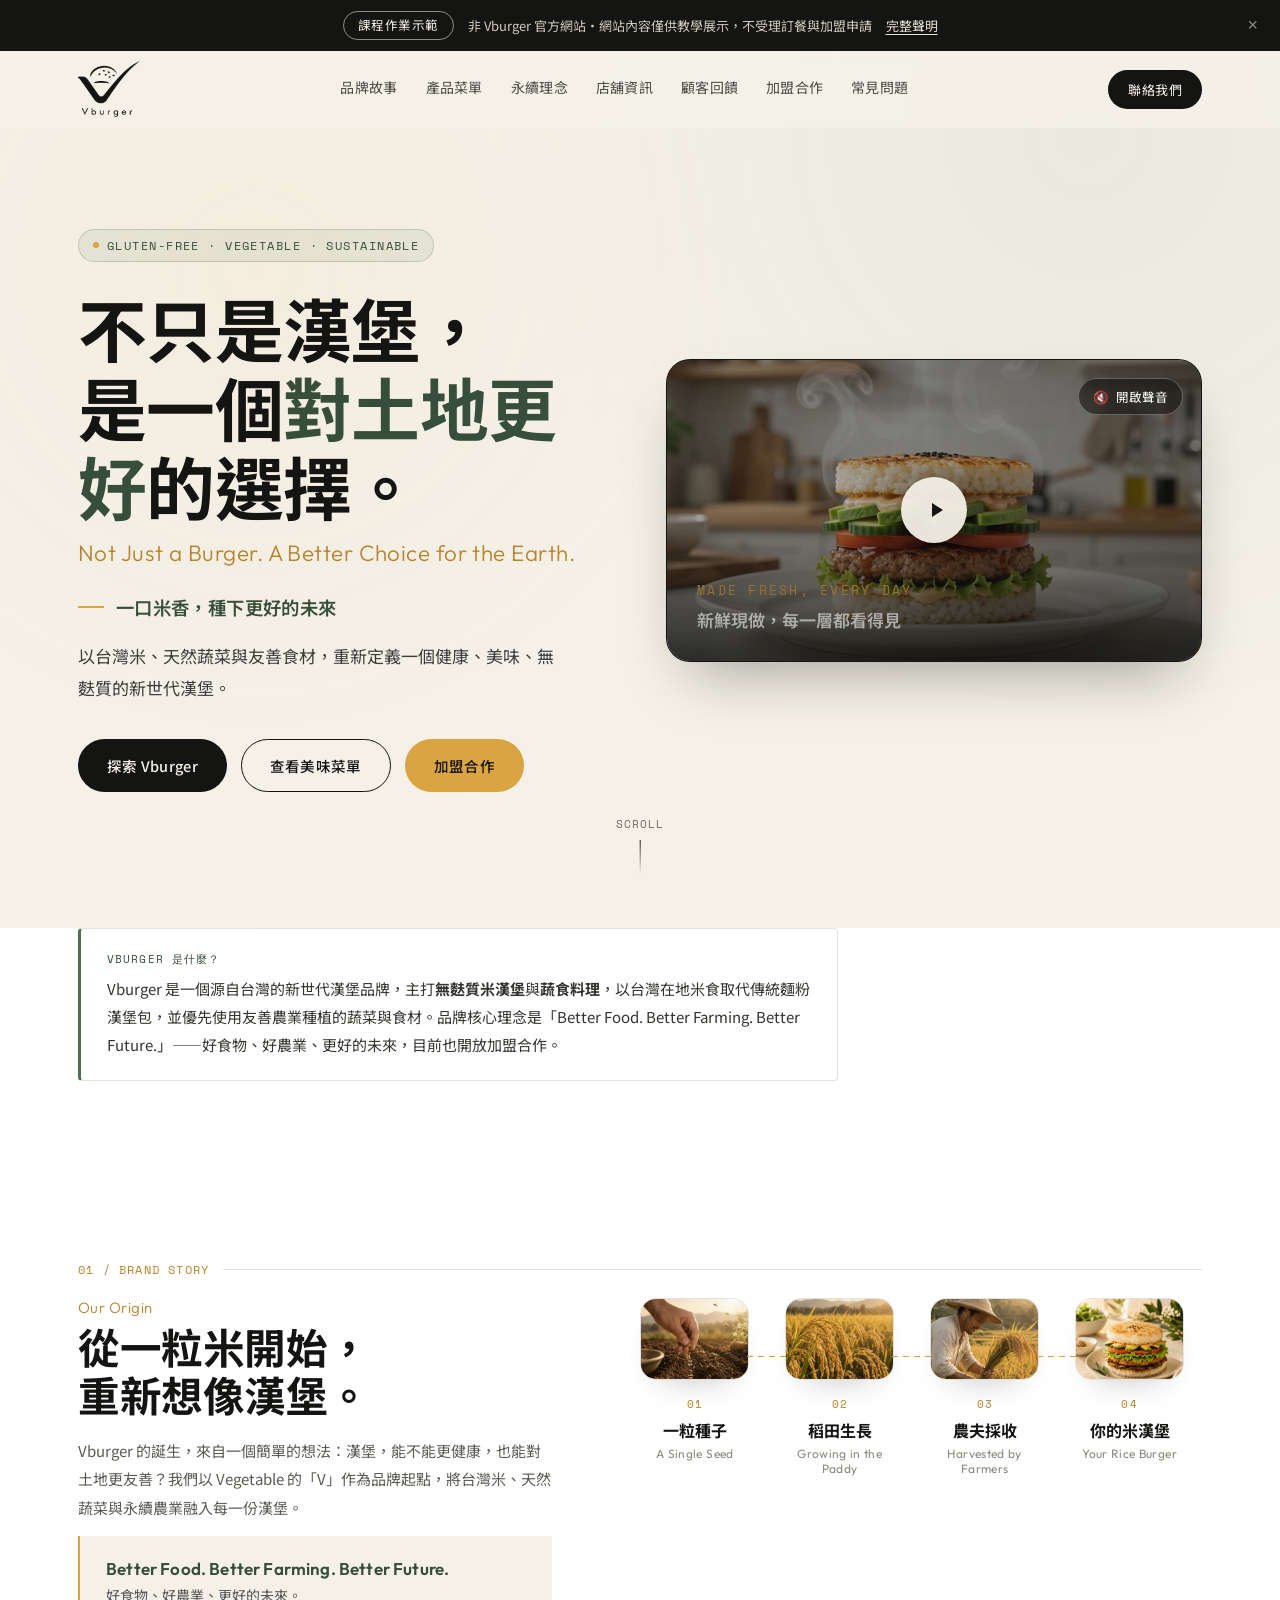
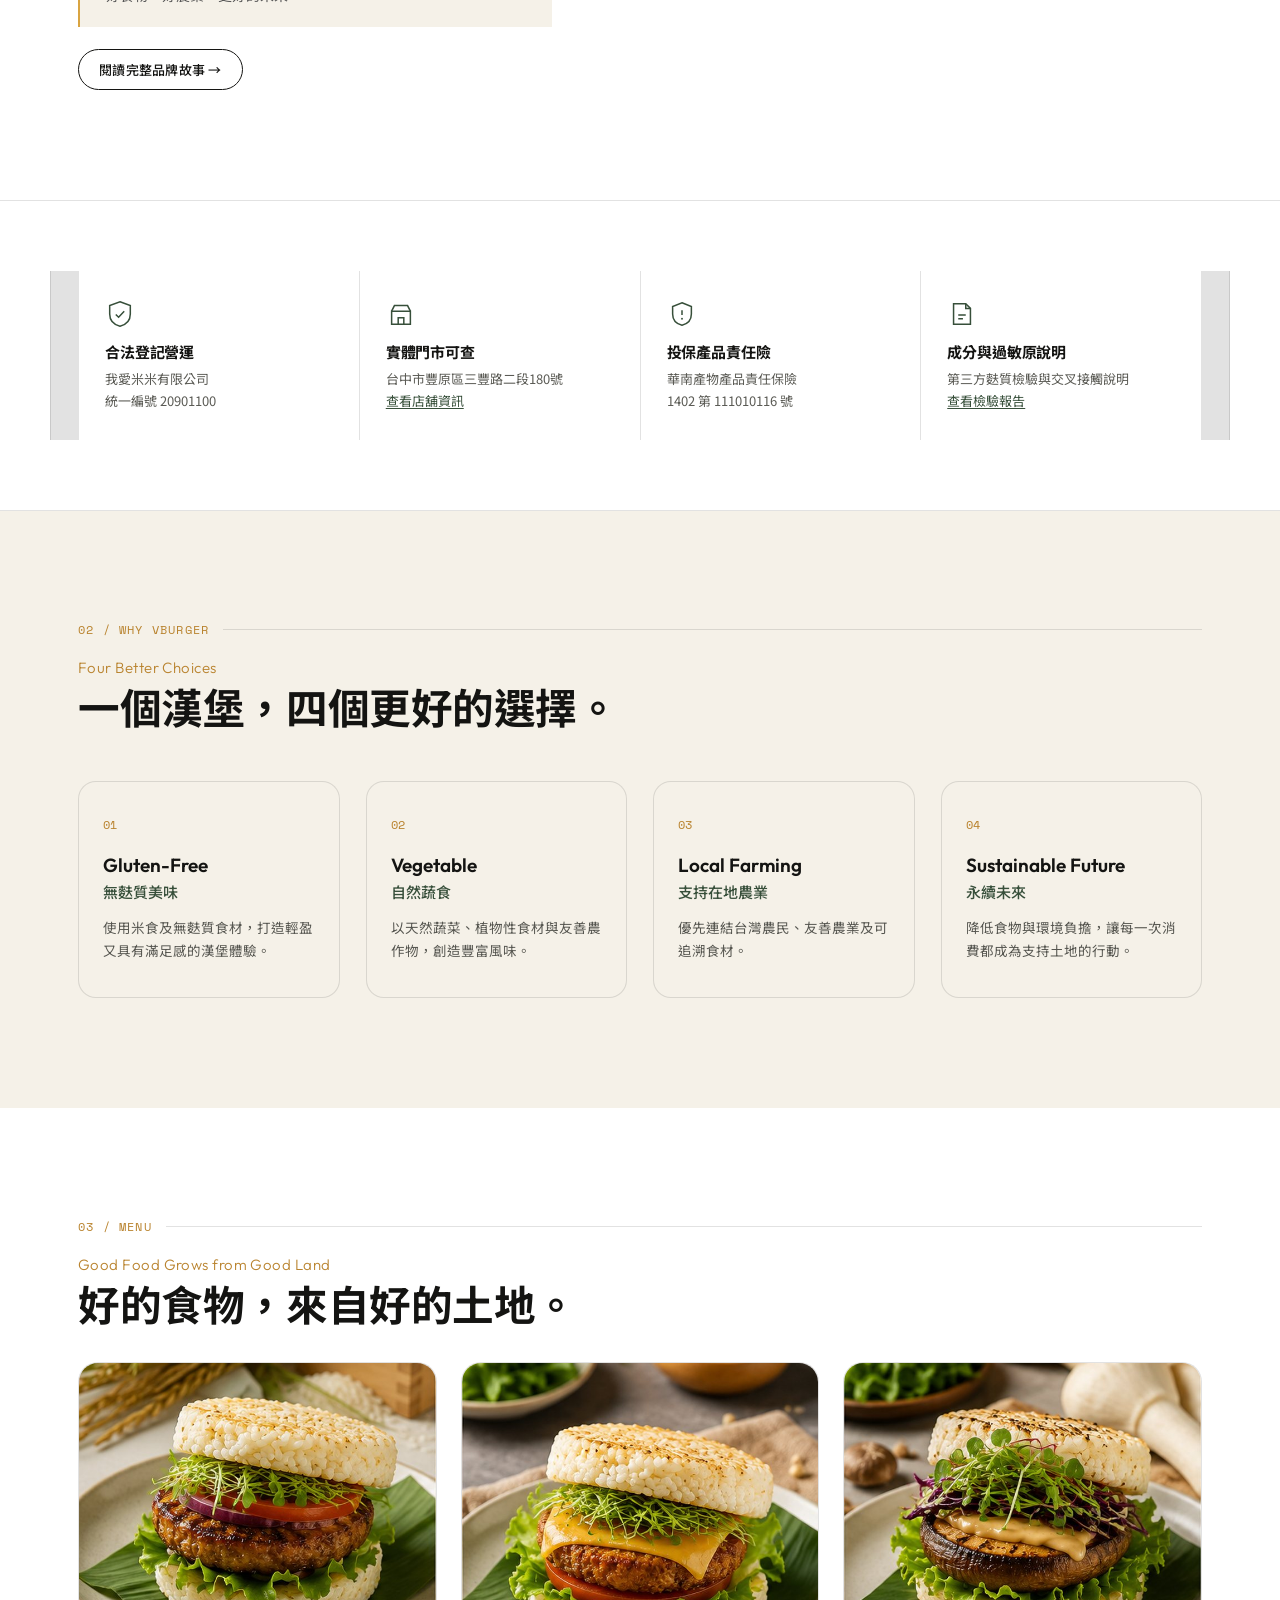
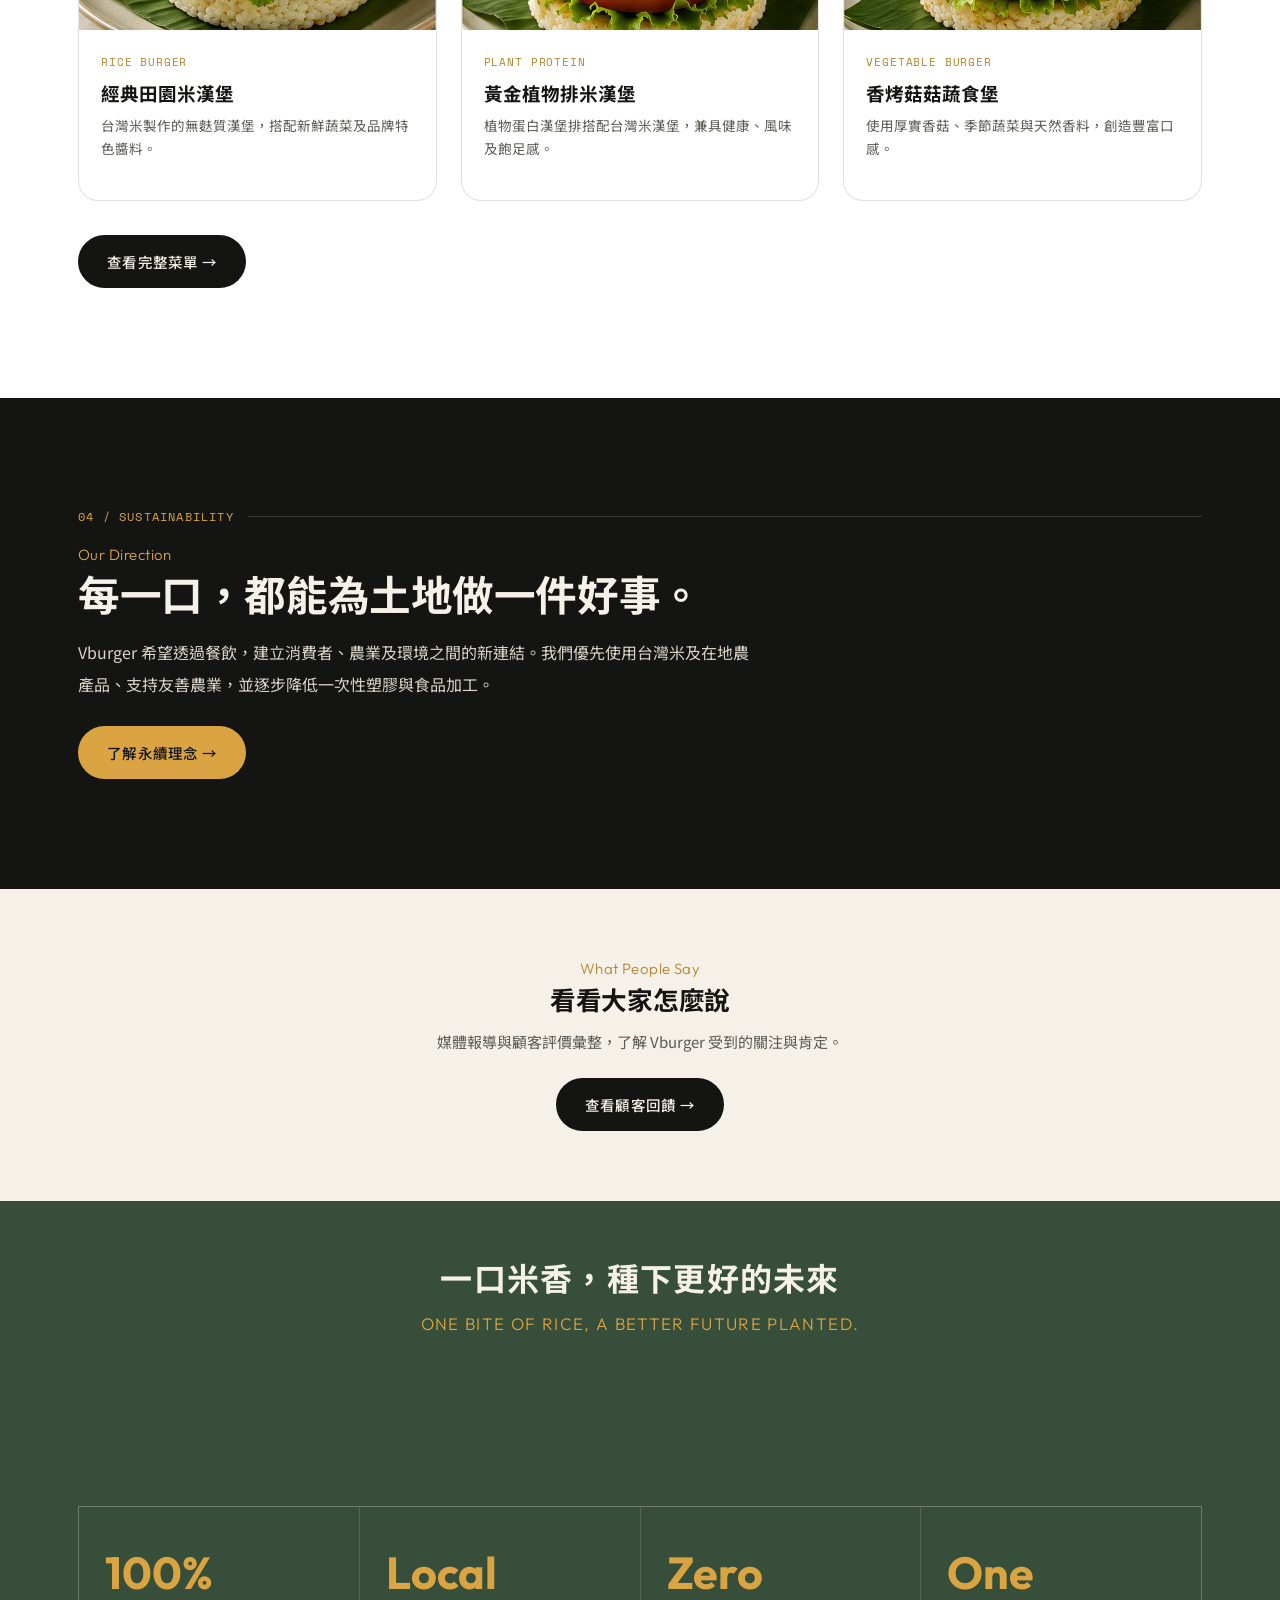
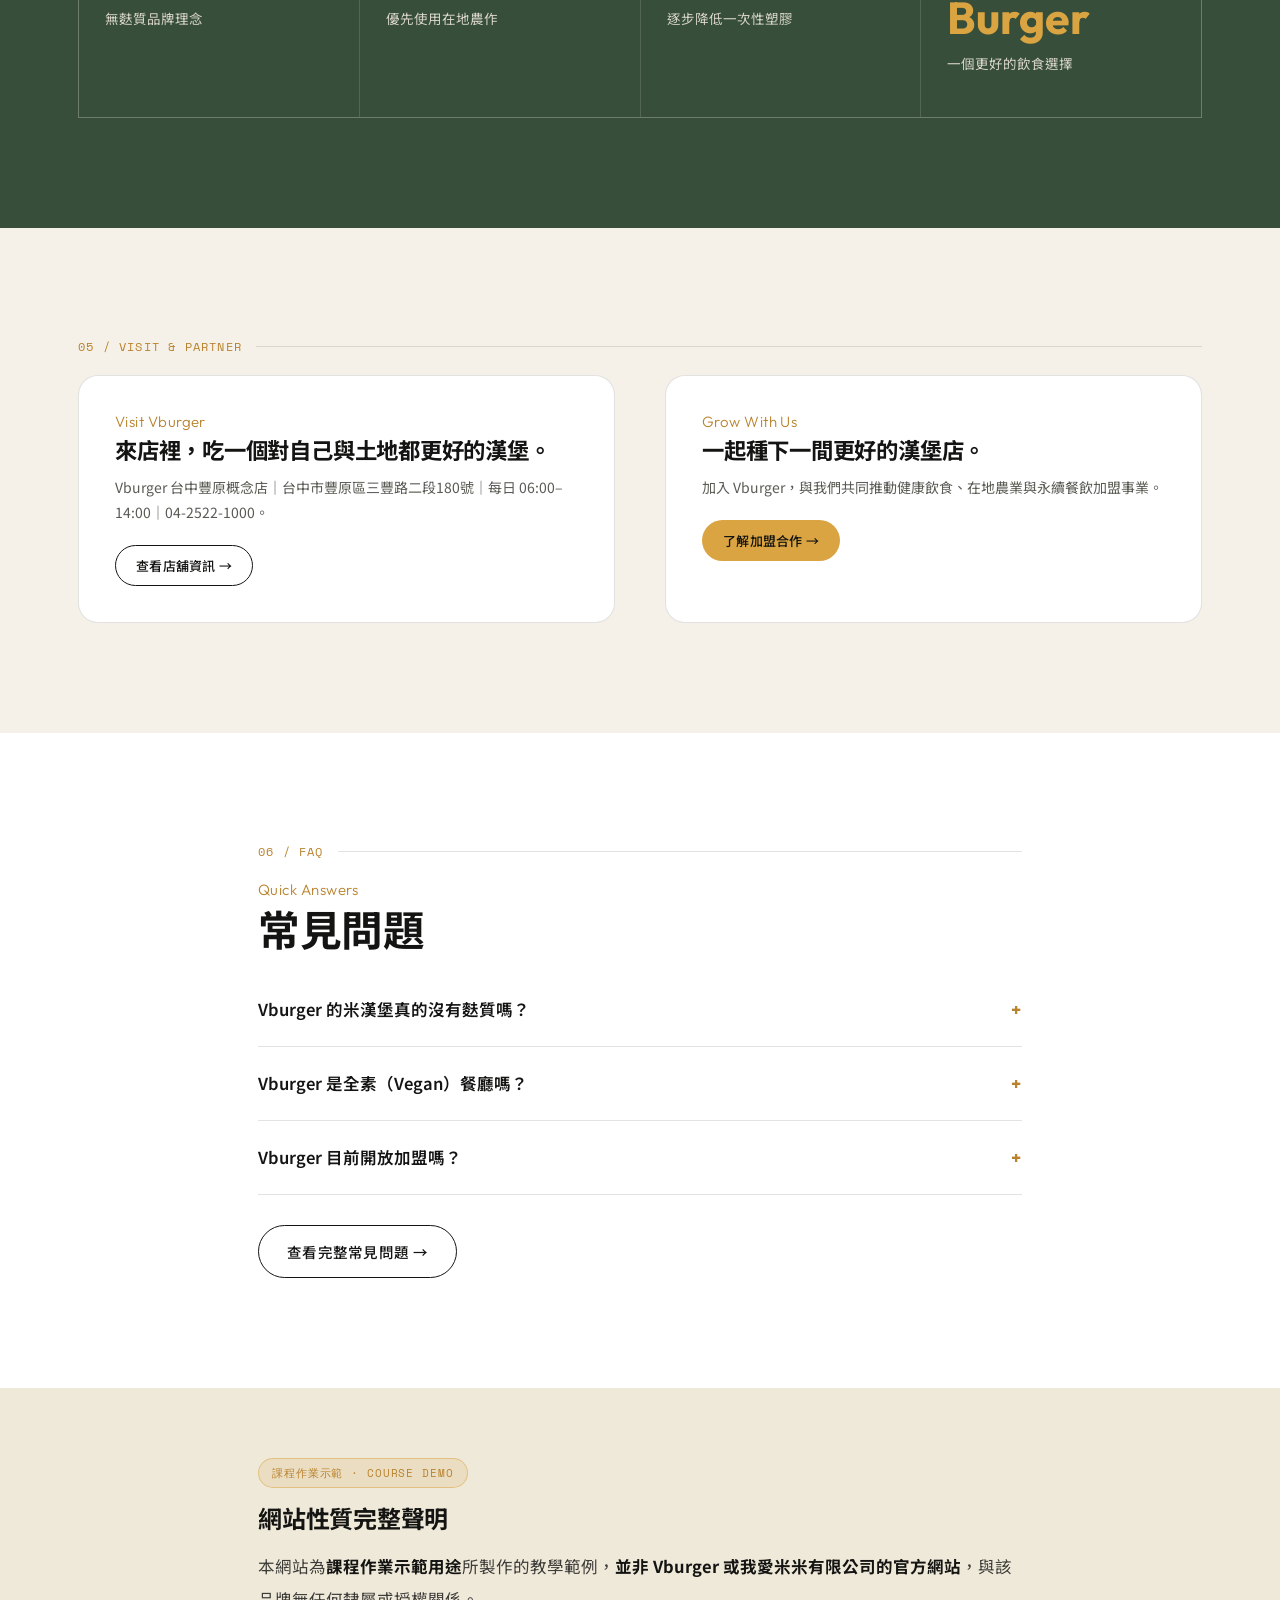
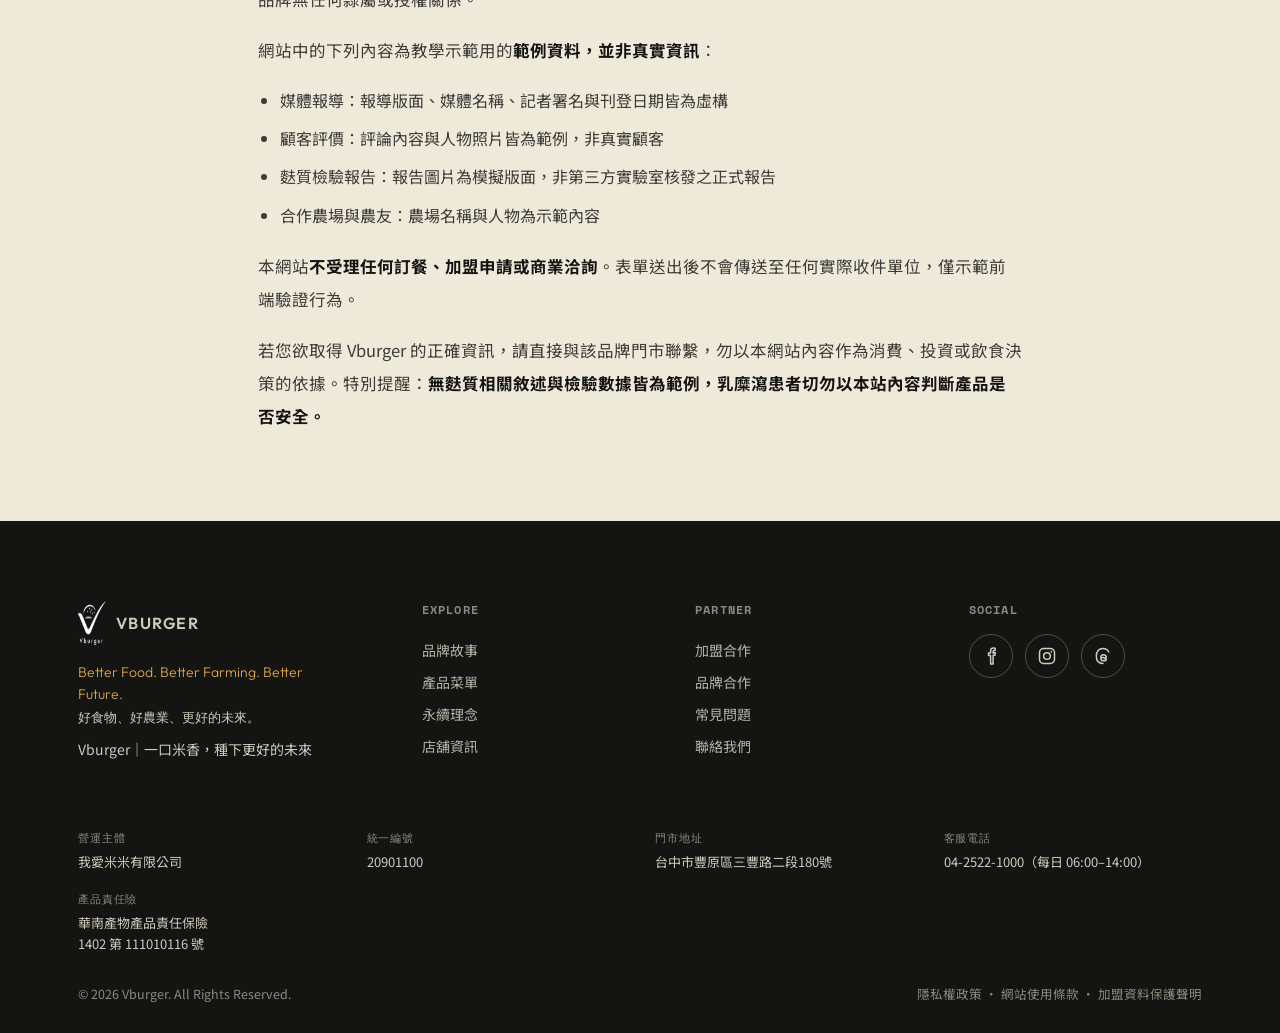
==== index.html @ 0ddbc131 "Add files via upload" ====
<!DOCTYPE html>
<html lang="zh-Hant-TW">
<head>
<meta charset="UTF-8">
<meta name="viewport" content="width=device-width, initial-scale=1.0">
<title>Vburger｜台灣無麩質米漢堡．蔬食．永續農業品牌</title>
<meta name="description" content="Vburger 以台灣米、天然蔬菜與友善農業為核心，打造健康、美味又永續的新世代無麩質米漢堡。認識品牌故事、完整菜單、店舖資訊與加盟合作機會。">
<link rel="canonical" href="https://www.vburger.com.tw/">
<meta name="robots" content="index, follow">
<meta property="og:type" content="website">
<meta property="og:site_name" content="Vburger">
<meta property="og:title" content="Vburger｜台灣無麩質米漢堡．蔬食．永續農業品牌">
<meta property="og:description" content="以台灣米、天然蔬菜與友善農業為核心，重新定義健康、美味又永續的新世代漢堡。">
<meta property="og:url" content="https://www.vburger.com.tw/">
<meta property="og:image" content="https://www.vburger.com.tw/assets/logo.png">
<meta property="og:locale" content="zh_TW">
<meta name="twitter:card" content="summary_large_image">
<link rel="icon" href="assets/logo.png" type="image/png">
<link rel="preconnect" href="https://fonts.googleapis.com">
<link href="https://fonts.googleapis.com/css2?family=Outfit:wght@300;400;500;600;700&family=Noto+Sans+TC:wght@300;400;500;700;900&family=Space+Mono:wght@400;700&display=swap" rel="stylesheet">
<link rel="stylesheet" href="assets/css/styles.css">
<script type="application/ld+json">
{
  "@context": "https://schema.org",
  "@type": "Organization",
  "name": "Vburger",
  "legalName": "我愛米米有限公司",
  "alternateName": "Vburger 品牌概念店",
  "taxID": "20901100",
  "vatID": "20901100",
  "url": "https://www.vburger.com.tw/",
  "logo": "https://www.vburger.com.tw/assets/logo.png",
  "description": "Vburger 是以台灣米、天然蔬菜與友善農業為核心的無麩質新世代漢堡品牌，由我愛米米有限公司營運，主張「Better Food. Better Farming. Better Future.」。",
  "slogan": "Vburger｜一口米香，種下更好的未來",
  "foundingLocation": "台灣台中",
  "knowsAbout": [
    "無麩質飲食",
    "米漢堡",
    "蔬食",
    "永續農業",
    "台灣米食文化"
  ],
  "address": {
    "@type": "PostalAddress",
    "streetAddress": "三豐路二段180號",
    "addressLocality": "豐原區",
    "addressRegion": "台中市",
    "addressCountry": "TW"
  },
  "telephone": "+886-4-2522-1000",
  "contactPoint": {
    "@type": "ContactPoint",
    "telephone": "+886-4-2522-1000",
    "contactType": "customer service",
    "areaServed": "TW",
    "availableLanguage": [
      "zh-Hant"
    ]
  },
  "sameAs": []
}
</script>
<script type="application/ld+json">
{
  "@context": "https://schema.org",
  "@type": "WebSite",
  "name": "Vburger",
  "url": "https://www.vburger.com.tw/",
  "inLanguage": "zh-Hant-TW"
}
</script>
<script type="application/ld+json">
{
  "@context": "https://schema.org",
  "@type": "WebPage",
  "name": "Vburger 首頁",
  "url": "https://www.vburger.com.tw/",
  "inLanguage": "zh-Hant-TW",
  "datePublished": "2026-07-15",
  "dateModified": "2026-08-19",
  "isPartOf": {
    "@type": "WebSite",
    "name": "Vburger",
    "url": "https://www.vburger.com.tw/"
  },
  "publisher": {
    "@type": "Organization",
    "name": "Vburger",
    "legalName": "我愛米米有限公司"
  },
  "speakable": {
    "@type": "SpeakableSpecification",
    "cssSelector": [
      ".takeaways",
      ".answer-box",
      "h1"
    ]
  }
}
</script>
<!-- ==========================================================================
     數據追蹤設定（目前為停用狀態，正式上線後啟用）

     【步驟 1】Google Search Console 驗證
       前往 https://search.google.com/search-console 新增資源，
       選擇「HTML 標記」驗證方式，把取得的驗證碼填入下方 content 後移除註解。

     【步驟 2】Google Analytics 4
       前往 https://analytics.google.com 建立資源，取得評估 ID（G-XXXXXXXXXX），
       替換下方的 G-XXXXXXXXXX 後移除註解。

     注意：Claude 發布的網址（claude.ai/public/artifacts/...）無法通過
     Search Console 網域驗證，需使用自有網域或 Netlify / Cloudflare Pages
     等可驗證的主機才能追蹤搜尋成效。
     ========================================================================== -->

<!-- Google Search Console 驗證
<meta name="google-site-verification" content="請填入驗證碼">
-->

<!-- Google Analytics 4
<script async src="https://www.googletagmanager.com/gtag/js?id=G-XXXXXXXXXX"></script>
<script>
  window.dataLayer = window.dataLayer || [];
  function gtag(){dataLayer.push(arguments);}
  gtag('js', new Date());
  gtag('config', 'G-XXXXXXXXXX');
</script>
-->

</head>
<body>
<a href="#main" class="skip-link">跳到主要內容</a>

<div class="demo-banner" id="demoBanner" role="region" aria-label="網站性質聲明">
  <span class="db-badge">課程作業示範</span>
  <span class="db-text">非 Vburger 官方網站・網站內容僅供教學展示，不受理訂餐與加盟申請</span>
  <a href="#demo-disclaimer" class="db-link">完整聲明</a>
  <button type="button" class="db-close" id="demoBannerClose" aria-label="關閉聲明橫幅">&times;</button>
</div>


<header class="site-header" id="siteHeader">
  <div class="nav-inner">
    <a href="index.html" class="nav-logo">
      <img src="assets/logo.png" alt="Vburger 品牌標誌" width="30" height="30">
      <span>VBURGER</span>
    </a>
    <nav class="links" aria-label="主要導覽">
      <a href="brand-story.html">品牌故事</a>
      <a href="menu.html">產品菜單</a>
      <a href="sustainability.html">永續理念</a>
      <a href="stores.html">店舖資訊</a>
      <a href="reviews.html">顧客回饋</a>
      <a href="franchise.html">加盟合作</a>
      <a href="faq.html">常見問題</a>
    </nav>
    <a href="contact.html" class="nav-cta">聯絡我們</a>
    <button class="burger" id="burgerBtn" aria-label="開啟選單" aria-expanded="false" aria-controls="mobileMenu">
      <span></span><span></span><span></span>
    </button>
  </div>
</header>

<div class="mobile-menu" id="mobileMenu">
  <a href="brand-story.html">品牌故事</a>
  <a href="menu.html">產品菜單</a>
  <a href="sustainability.html">永續理念</a>
  <a href="stores.html">店舖資訊</a>
  <a href="reviews.html">顧客回饋</a>
  <a href="franchise.html">加盟合作</a>
  <a href="partners.html">品牌合作</a>
        <a href="reviews.html">顧客回饋</a>
  <a href="faq.html">常見問題</a>
  <a href="contact.html">聯絡我們</a>
</div>

<main id="main">

<section class="hero">
  <div class="hero-grain"></div>
  <div class="hero-inner">
    <div>
      <div class="eyebrow"><span class="dot"></span>GLUTEN-FREE · VEGETABLE · SUSTAINABLE</div>
      <h1>不只是漢堡，<br>是一個<span class="accent">對土地更好</span>的選擇。</h1>
      <div class="en-line">Not Just a Burger. A Better Choice for the Earth.</div>
      <p class="slogan-line">一口米香，種下更好的未來</p>
      <p class="desc">以台灣米、天然蔬菜與友善食材，重新定義一個健康、美味、無麩質的新世代漢堡。</p>
      <div class="hero-ctas">
        <a href="brand-story.html" class="btn btn-primary">探索 Vburger</a>
        <a href="menu.html" class="btn btn-ghost">查看美味菜單</a>
        <a href="franchise.html" class="btn btn-gold">加盟合作</a>
      </div>
    </div>
    <div class="hero-visual">
      <figure class="hero-video">
        <video id="heroVideo" autoplay muted loop playsinline preload="auto"
               poster="assets/video/poster.jpg" src="assets/video/farm-to-table.mp4"
               aria-label="Vburger 米漢堡製作影片：新鮮蔬菜備料、鐵板煎製漢堡排，到完成一份米漢堡">
          您的瀏覽器不支援影片播放。
        </video>
        <img class="hero-video-still" id="heroVideoStill" src="assets/video/poster.jpg"
             alt="Vburger 米漢堡成品：現煎米漢堡包夾生菜、番茄、酪梨與漢堡排">
        <button type="button" class="hero-video-play" id="heroVideoPlay" aria-label="播放影片">
          <span><svg viewBox="0 0 24 24" aria-hidden="true"><path d="M8 5v14l11-7z"/></svg></span>
        </button>
        <figcaption class="hero-video-caption">
          <span class="hvc-en">MADE FRESH, EVERY DAY</span>
          <span class="hvc-zh">新鮮現做，每一層都看得見</span>
        </figcaption>
        <button type="button" class="hero-video-sound" id="heroSoundBtn" aria-label="開啟聲音" aria-pressed="false">
          <span class="hvs-icon" aria-hidden="true">🔇</span><span class="hvs-text">開啟聲音</span>
        </button>
      </figure>
    </div>
  </div>
  <div class="scroll-cue"><span>SCROLL</span><span class="line"></span></div>
</section>

<section class="tight" style="background:var(--white); padding-top:0;">
  <div class="wrap">
    <div class="answer-box reveal">
      <span class="kicker">Vburger 是什麼？</span>
      <p>Vburger 是一個源自台灣的新世代漢堡品牌，主打<strong>無麩質米漢堡</strong>與<strong>蔬食料理</strong>，以台灣在地米食取代傳統麵粉漢堡包，並優先使用友善農業種植的蔬菜與食材。品牌核心理念是「Better Food. Better Farming. Better Future.」——好食物、好農業、更好的未來，目前也開放<a href="franchise.html">加盟合作</a>。</p>
    </div>
  </div>
</section>

<section id="story" style="background:var(--white);">
  <div class="wrap">
    <div class="label-row"><span class="num">01 / BRAND STORY</span><span class="rule"></span></div>
    <div style="display:grid; grid-template-columns:0.9fr 1.1fr; gap:70px; align-items:start;">
      <div class="reveal">
        <div class="section-sub">Our Origin</div>
        <h2 class="section-title">從一粒米開始，<br>重新想像漢堡。</h2>
        <p style="font-size:15px; color:#5a5a54; line-height:1.9;">Vburger 的誕生，來自一個簡單的想法：漢堡，能不能更健康，也能對土地更友善？我們以 Vegetable 的「V」作為品牌起點，將台灣米、天然蔬菜與永續農業融入每一份漢堡。</p>
        <div class="story-tag">
          <div class="en">Better Food. Better Farming. Better Future.</div>
          <div class="zh">好食物、好農業、更好的未來。</div>
        </div>
        <p style="margin-top:22px;"><a href="brand-story.html" class="btn btn-ghost btn-sm">閱讀完整品牌故事 →</a></p>
      </div>
      <div class="reveal">
        <div class="journey-grid">
          <div class="journey-item">
            <div class="journey-photo"><img src="assets/journey/seed.jpg" alt="農夫手撒稻種於翻耕過的田土，蜜蜂在夕陽下飛舞" loading="lazy" width="400" height="230"></div>
            <div class="journey-num">01</div>
            <div class="journey-zh">一粒種子</div>
            <div class="journey-en">A Single Seed</div>
          </div>
          <div class="journey-item">
            <div class="journey-photo"><img src="assets/journey/growing.jpg" alt="夕陽下飽滿低垂的金黃稻穗與遠山稻田景色" loading="lazy" width="400" height="230"></div>
            <div class="journey-num">02</div>
            <div class="journey-zh">稻田生長</div>
            <div class="journey-en">Growing in the Paddy</div>
          </div>
          <div class="journey-item">
            <div class="journey-photo"><img src="assets/journey/harvest.jpg" alt="戴斗笠的農夫手持鐮刀，在稻田中收割成熟稻穗" loading="lazy" width="400" height="230"></div>
            <div class="journey-num">03</div>
            <div class="journey-zh">農夫採收</div>
            <div class="journey-en">Harvested by Farmers</div>
          </div>
          <div class="journey-item">
            <div class="journey-photo"><img src="assets/journey/burger.jpg" alt="完成的 Vburger 米漢堡：烘烤米漢堡包夾生菜、番茄、酪梨與香菇" loading="lazy" width="400" height="230"></div>
            <div class="journey-num">04</div>
            <div class="journey-zh">你的米漢堡</div>
            <div class="journey-en">Your Rice Burger</div>
          </div>
        </div>
      </div>
    </div>
  </div>
</section>

<section class="trust-strip tight" aria-label="營運與品質資訊">
  <div class="wrap">
    <div class="trust-item">
      <div class="ti-icon"><svg viewBox="0 0 32 32"><path d="M16 3l11 4v9c0 7-4.6 11.4-11 13-6.4-1.6-11-6-11-13V7z"/><path d="M11.5 16.5l3 3 6-6.5"/></svg></div>
      <h3>合法登記營運</h3>
      <p>我愛米米有限公司<br>統一編號 20901100</p>
    </div>
    <div class="trust-item">
      <div class="ti-icon"><svg viewBox="0 0 32 32"><path d="M6 13h20v14H6z"/><path d="M6 13l3-6h14l3 6"/><path d="M13 27v-7h6v7"/></svg></div>
      <h3>實體門市可查</h3>
      <p>台中市豐原區三豐路二段180號<br><a href="stores.html">查看店舖資訊</a></p>
    </div>
    <div class="trust-item">
      <div class="ti-icon"><svg viewBox="0 0 32 32"><path d="M16 4l10 4v8c0 6-4 10.5-10 12-6-1.5-10-6-10-12V8z"/><path d="M16 12v5"/><circle cx="16" cy="21" r="1" fill="currentColor" stroke="none"/></svg></div>
      <h3>投保產品責任險</h3>
      <p>華南產物產品責任保險<br>1402 第 111010116 號</p>
    </div>
    <div class="trust-item">
      <div class="ti-icon"><svg viewBox="0 0 32 32"><path d="M7 5h13l5 5v17H7z"/><path d="M20 5v5h5"/><path d="M12 17h8M12 21h5"/></svg></div>
      <h3>成分與過敏原說明</h3>
      <p>第三方麩質檢驗與交叉接觸說明<br><a href="menu.html#lab-report">查看檢驗報告</a></p>
    </div>
  </div>
</section>

<section id="features">
  <div class="wrap">
    <div class="label-row"><span class="num">02 / WHY VBURGER</span><span class="rule"></span></div>
    <div class="section-sub">Four Better Choices</div>
    <h2 class="section-title">一個漢堡，四個更好的選擇。</h2>
    <div class="feat-grid">
      <div class="feat-card reveal">
        <div class="feat-num">01</div>
        <div class="feat-en">Gluten-Free</div>
        <div class="feat-zh">無麩質美味</div>
        <div class="feat-desc">使用米食及無麩質食材，打造輕盈又具有滿足感的漢堡體驗。</div>
      </div>
      <div class="feat-card reveal">
        <div class="feat-num">02</div>
        <div class="feat-en">Vegetable</div>
        <div class="feat-zh">自然蔬食</div>
        <div class="feat-desc">以天然蔬菜、植物性食材與友善農作物，創造豐富風味。</div>
      </div>
      <div class="feat-card reveal">
        <div class="feat-num">03</div>
        <div class="feat-en">Local Farming</div>
        <div class="feat-zh">支持在地農業</div>
        <div class="feat-desc">優先連結台灣農民、友善農業及可追溯食材。</div>
      </div>
      <div class="feat-card reveal">
        <div class="feat-num">04</div>
        <div class="feat-en">Sustainable Future</div>
        <div class="feat-zh">永續未來</div>
        <div class="feat-desc">降低食物與環境負擔，讓每一次消費都成為支持土地的行動。</div>
      </div>
    </div>
  </div>
</section>

<section style="background:var(--white);" id="products">
  <div class="wrap">
    <div class="label-row"><span class="num">03 / MENU</span><span class="rule"></span></div>
    <div class="section-sub">Good Food Grows from Good Land</div>
    <h2 class="section-title">好的食物，來自好的土地。</h2>
        <div class="prod-grid">
      <div class="prod-card reveal">
        <div class="prod-media"><img src="assets/products/classic-rice-burger.jpg" alt="Vburger 經典田園米漢堡：台灣米漢堡包夾新鮮蔬菜與漢堡排" loading="lazy" width="640" height="480" style="width:100%;height:100%;object-fit:cover;"></div>
        <div class="prod-body">
          <div class="prod-tag">Rice Burger</div>
          <div class="prod-title">經典田園米漢堡</div>
          <div class="prod-desc">台灣米製作的無麩質漢堡，搭配新鮮蔬菜及品牌特色醬料。</div>
        </div>
      </div>
      <div class="prod-card reveal">
        <div class="prod-media"><img src="assets/products/plant-protein-burger.jpg" alt="Vburger 黃金植物排米漢堡：植物蛋白漢堡排搭配台灣米漢堡" loading="lazy" width="640" height="480" style="width:100%;height:100%;object-fit:cover;"></div>
        <div class="prod-body">
          <div class="prod-tag">Plant Protein</div>
          <div class="prod-title">黃金植物排米漢堡</div>
          <div class="prod-desc">植物蛋白漢堡排搭配台灣米漢堡，兼具健康、風味及飽足感。</div>
        </div>
      </div>
      <div class="prod-card reveal">
        <div class="prod-media"><img src="assets/products/mushroom-veggie-burger.jpg" alt="Vburger 香烤菇菇蔬食堡：厚實香菇與季節蔬菜米漢堡" loading="lazy" width="640" height="480" style="width:100%;height:100%;object-fit:cover;"></div>
        <div class="prod-body">
          <div class="prod-tag">Vegetable Burger</div>
          <div class="prod-title">香烤菇菇蔬食堡</div>
          <div class="prod-desc">使用厚實香菇、季節蔬菜與天然香料，創造豐富口感。</div>
        </div>
      </div>
    </div>
    <p style="margin-top:34px;"><a href="menu.html" class="btn btn-primary">查看完整菜單 →</a></p>
  </div>
</section>

<section class="dark-section" id="sustain">
  <div class="wrap">
    <div class="label-row"><span class="num" style="color:var(--gold)">04 / SUSTAINABILITY</span><span class="rule" style="background:rgba(245,241,232,0.15)"></span></div>
    <div class="section-sub">Our Direction</div>
    <h2 class="section-title">每一口，都能為土地做一件好事。</h2>
    <p class="lead reveal" style="max-width:680px;">Vburger 希望透過餐飲，建立消費者、農業及環境之間的新連結。我們優先使用台灣米及在地農產品、支持友善農業，並逐步降低一次性塑膠與食品加工。</p>
    <p style="margin-top:26px;"><a href="sustainability.html" class="btn btn-gold">了解永續理念 →</a></p>
  </div>
</section>

<section class="tight" style="background:var(--cream); text-align:center;">
  <div class="wrap">
    <div class="section-sub">What People Say</div>
    <h2 class="section-title" style="font-size:1.6rem;">看看大家怎麼說</h2>
    <p style="font-size:15px; color:#5a5a54; margin-bottom:26px;">媒體報導與顧客評價彙整，了解 Vburger 受到的關注與肯定。</p>
    <a href="reviews.html" class="btn btn-primary">查看顧客回饋 →</a>
  </div>
</section>

<section class="slogan-band">
  <div class="wrap">
    <div class="sb-zh">一口米香，種下更好的未來</div>
    <div class="sb-en">ONE BITE OF RICE, A BETTER FUTURE PLANTED.</div>
  </div>
</section>

<section class="stats-section">
  <div class="wrap">
    <div class="stat-grid">
      <div class="stat-card"><div class="stat-num">100%</div><div class="stat-label">無麩質品牌理念</div></div>
      <div class="stat-card"><div class="stat-num">Local</div><div class="stat-label">優先使用在地農作</div></div>
      <div class="stat-card"><div class="stat-num">Zero</div><div class="stat-label">逐步降低一次性塑膠</div></div>
      <div class="stat-card"><div class="stat-num">One Burger</div><div class="stat-label">一個更好的飲食選擇</div></div>
    </div>
  </div>
</section>

<section style="background:var(--cream);">
  <div class="wrap">
    <div class="label-row"><span class="num">05 / VISIT &amp; PARTNER</span><span class="rule"></span></div>
    <div class="store-grid">
      <div class="reveal" style="background:var(--white); border:1px solid var(--line); border-radius:20px; padding:36px;">
        <div class="section-sub">Visit Vburger</div>
        <h3 style="font-size:1.4rem; margin-bottom:12px;">來店裡，吃一個對自己與土地都更好的漢堡。</h3>
        <p style="font-size:14px; color:#5a5a54; line-height:1.8; margin-bottom:20px;">Vburger 台中豐原概念店｜台中市豐原區三豐路二段180號｜每日 06:00–14:00｜04-2522-1000。</p>
        <a href="stores.html" class="btn btn-ghost btn-sm">查看店舖資訊 →</a>
      </div>
      <div class="reveal" style="background:var(--white); border:1px solid var(--line); border-radius:20px; padding:36px;">
        <div class="section-sub">Grow With Us</div>
        <h3 style="font-size:1.4rem; margin-bottom:12px;">一起種下一間更好的漢堡店。</h3>
        <p style="font-size:14px; color:#5a5a54; line-height:1.8; margin-bottom:20px;">加入 Vburger，與我們共同推動健康飲食、在地農業與永續餐飲加盟事業。</p>
        <a href="franchise.html" class="btn btn-gold btn-sm">了解加盟合作 →</a>
      </div>
    </div>
  </div>
</section>

<section style="background:var(--white);">
  <div class="wrap-narrow">
    <div class="label-row"><span class="num">06 / FAQ</span><span class="rule"></span></div>
    <div class="section-sub">Quick Answers</div>
    <h2 class="section-title">常見問題</h2>
    <div class="faq-list">
      <details class="faq-item">
        <summary>Vburger 的米漢堡真的沒有麩質嗎？</summary>
        <div class="a">是的，Vburger 以台灣米取代傳統小麥麵粉漢堡包，主餐設計上以無麩質為核心原則；仍建議對麩質嚴重過敏者於現場與店員確認醬料與配料細節。</div>
      </details>
      <details class="faq-item">
        <summary>Vburger 是全素（Vegan）餐廳嗎？</summary>
        <div class="a">Vburger 主打蔬食與植物性食材，並提供植物肉漢堡選項，但菜單同時包含含肉品項，並非 100% 全素餐廳；詳細品項請見完整菜單頁面。</div>
      </details>
      <details class="faq-item">
        <summary>Vburger 目前開放加盟嗎？</summary>
        <div class="a">是的，Vburger 正在招募認同健康飲食與永續農業理念的加盟夥伴，提供品牌授權、空間設計、教育訓練與供應鏈支援，詳情請見加盟合作頁面。</div>
      </details>
    </div>
    <p style="margin-top:30px;"><a href="faq.html" class="btn btn-ghost">查看完整常見問題 →</a></p>
  </div>
</section>

<section class="tight" id="demo-disclaimer" style="background:var(--cream-2);">
  <div class="wrap-narrow">
    <span class="demo-badge">課程作業示範 · COURSE DEMO</span>
    <h2 class="section-title" style="font-size:1.5rem;">網站性質完整聲明</h2>
    <div class="prose" style="max-width:none;">
      <p>本網站為<strong>課程作業示範用途</strong>所製作的教學範例，<strong>並非 Vburger 或我愛米米有限公司的官方網站</strong>，與該品牌無任何隸屬或授權關係。</p>
      <p>網站中的下列內容為教學示範用的<strong>範例資料，並非真實資訊</strong>：</p>
      <ul>
        <li>媒體報導：報導版面、媒體名稱、記者署名與刊登日期皆為虛構</li>
        <li>顧客評價：評論內容與人物照片皆為範例，非真實顧客</li>
        <li>麩質檢驗報告：報告圖片為模擬版面，非第三方實驗室核發之正式報告</li>
        <li>合作農場與農友：農場名稱與人物為示範內容</li>
      </ul>
      <p>本網站<strong>不受理任何訂餐、加盟申請或商業洽詢</strong>。表單送出後不會傳送至任何實際收件單位，僅示範前端驗證行為。</p>
      <p>若您欲取得 Vburger 的正確資訊，請直接與該品牌門市聯繫，勿以本網站內容作為消費、投資或飲食決策的依據。特別提醒：<strong>無麩質相關敘述與檢驗數據皆為範例，乳糜瀉患者切勿以本站內容判斷產品是否安全。</strong></p>
    </div>
  </div>
</section>

</main>

<footer class="site-footer">
  <div class="wrap">
    <div class="footer-top">
      <div>
        <div class="footer-logo"><img src="assets/logo.png" alt="Vburger 品牌標誌" width="28" height="28"><span class="en" style="font-weight:600; letter-spacing:0.08em;">VBURGER</span></div>
        <div class="footer-tag">Better Food. Better Farming. Better Future.<br><span style="color:#cfcbbd; font-size:13px;">好食物、好農業、更好的未來。</span></div><div class="footer-slogan">Vburger｜一口米香，種下更好的未來</div>
      </div>
      <div class="footer-col">
        <h5>Explore</h5>
        <a href="brand-story.html">品牌故事</a>
        <a href="menu.html">產品菜單</a>
        <a href="sustainability.html">永續理念</a>
        <a href="stores.html">店舖資訊</a>
      </div>
      <div class="footer-col">
        <h5>Partner</h5>
        <a href="franchise.html">加盟合作</a>
        <a href="partners.html">品牌合作</a>
        <a href="faq.html">常見問題</a>
        <a href="contact.html">聯絡我們</a>
      </div>
      <div class="footer-col">
        <h5>Social</h5>
        <div class="footer-social">
          <a href="#" class="social-icon" aria-label="Vburger Facebook" target="_blank" rel="noopener"><svg viewBox="0 0 24 24" width="20" height="20" fill="none" stroke="currentColor" stroke-width="1.8" stroke-linecap="round" stroke-linejoin="round" aria-hidden="true"><path d="M14.5 8.5V6.8c0-.8.4-1.3 1.4-1.3H17V2.6c-.4-.05-1.2-.1-2-.1-2.1 0-3.5 1.3-3.5 3.6v2.4H9v3h2.5V21.5h3V11h2.3l.4-3z"/></svg></a>
          <a href="#" class="social-icon" aria-label="Vburger Instagram" target="_blank" rel="noopener"><svg viewBox="0 0 24 24" width="20" height="20" fill="none" stroke="currentColor" stroke-width="1.8" stroke-linecap="round" stroke-linejoin="round" aria-hidden="true"><rect x="3" y="3" width="18" height="18" rx="5"/><circle cx="12" cy="12" r="4"/><circle cx="17.2" cy="6.8" r="1" fill="currentColor" stroke="none"/></svg></a>
          <a href="#" class="social-icon" aria-label="Vburger Threads" target="_blank" rel="noopener"><svg viewBox="0 0 24 24" width="20" height="20" fill="none" stroke="currentColor" stroke-width="1.8" stroke-linecap="round" stroke-linejoin="round" aria-hidden="true"><path d="M12 21c-4.9 0-8-3.4-8-9s3.1-9 8-9c3.4 0 5.7 1.6 6.9 4.2"/><path d="M9.2 13.2c.3-1.8 1.7-2.8 3.4-2.8 2 0 3.3 1.3 3.3 3.6 0 2.5-1.8 3.8-3.8 3.8-1.6 0-2.6-.9-2.6-2.1 0-1.1.9-1.9 2.3-1.9 2.1 0 3.6 1.4 3.9 3.5"/></svg></a>
        </div>
      </div>
    </div>
    <div class="footer-company">
      <dl>
        <dt>營運主體</dt>
        <dd>我愛米米有限公司</dd>
      </dl>
      <dl>
        <dt>統一編號</dt>
        <dd>20901100</dd>
      </dl>
      <dl>
        <dt>門市地址</dt>
        <dd>台中市豐原區三豐路二段180號</dd>
      </dl>
      <dl>
        <dt>客服電話</dt>
        <dd><a href="tel:0425221000">04-2522-1000</a>（每日 06:00–14:00）</dd>
      </dl>
      <dl>
        <dt>產品責任險</dt>
        <dd>華南產物產品責任保險<br>1402 第 111010116 號</dd>
      </dl>
    </div>
    <div class="footer-bottom">
      <span>© 2026 Vburger. All Rights Reserved.</span>
      <span><a href="#">隱私權政策</a> · <a href="#">網站使用條款</a> · <a href="#">加盟資料保護聲明</a></span>
    </div>
  </div>
</footer>

<script src="assets/js/main.js"></script>
</body>
</html>
---- assets/css/styles.css ----
/* ==========================================================================
   Vburger — Shared Stylesheet
   Used by every page. Keep class names stable — pages share this file.
   ========================================================================== */

:root{
  --ink:#141412;
  --green:#4F6F52;
  --green-deep:#374F3A;
  --cream:#F5F1E8;
  --cream-2:#EFE9DA;
  --gold:#D9A441;
  --gold-deep:#B9832E;
  --white:#FFFFFF;
  --line: rgba(20,20,18,0.12);
}
*{box-sizing:border-box; margin:0; padding:0;}
html{scroll-behavior:smooth;}
body{
  background:var(--cream);
  color:var(--ink);
  font-family:'Noto Sans TC','Outfit',sans-serif;
  -webkit-font-smoothing:antialiased;
  overflow-x:hidden;
}
.en{font-family:'Outfit',sans-serif;}
.mono{font-family:'Space Mono',monospace;}
h1,h2,h3{font-weight:700; letter-spacing:-0.01em; line-height:1.15;}
a{color:inherit; text-decoration:none;}
img{max-width:100%; display:block;}
.wrap{max-width:1180px; margin:0 auto; padding:0 28px;}
.wrap-narrow{max-width:820px; margin:0 auto; padding:0 28px;}
::selection{background:var(--gold); color:var(--ink);}
a:focus-visible, button:focus-visible, input:focus-visible, textarea:focus-visible, select:focus-visible, summary:focus-visible{
  outline:2px solid var(--green); outline-offset:3px;
}
main{display:block;}

/* ---------- SKIP LINK ---------- */
.skip-link{
  position:absolute; left:-999px; top:auto; background:var(--ink); color:var(--cream);
  padding:12px 20px; z-index:1000; border-radius:0 0 10px 0; font-size:14px;
}
.skip-link:focus{left:0; top:0;}

/* ---------- BREADCRUMBS ---------- */
.breadcrumbs{
  max-width:1180px; margin:0 auto; padding:110px 28px 0;
  font-size:12.5px; color:#8a8a80; display:flex; flex-wrap:wrap; gap:6px; align-items:center;
}
.breadcrumbs a{color:#6b6b64; transition:color .2s;}
.breadcrumbs a:hover{color:var(--green-deep);}
.breadcrumbs .sep{opacity:0.5;}
.breadcrumbs .current{color:var(--ink); font-weight:500;}

/* ---------- NAV ---------- */
header.site-header{
  position:fixed; top:0; left:0; right:0; z-index:100;
  background:rgba(245,241,232,0.86);
  backdrop-filter:blur(10px);
  border-bottom:1px solid transparent;
  transition:border-color .3s ease, background .3s ease;
}
header.site-header.scrolled{border-bottom-color:var(--line);}
.nav-inner{
  max-width:1180px; margin:0 auto; padding:10px 28px;
  display:flex; align-items:center; justify-content:space-between; gap:20px;
}
.nav-logo{display:flex; align-items:center; gap:10px; flex-shrink:0;}
.nav-logo img{height:56px; width:auto;}
.nav-logo span{display:none;}
nav.links{display:flex; gap:28px; font-size:14px; letter-spacing:0.02em;}
nav.links a{position:relative; padding-bottom:4px; opacity:0.75; transition:opacity .2s; white-space:nowrap;}
nav.links a:hover{opacity:1;}
nav.links a[aria-current="page"]{opacity:1; color:var(--green-deep); font-weight:600;}
nav.links a::after{
  content:''; position:absolute; left:0; bottom:0; width:0; height:1px; background:var(--green);
  transition:width .25s ease;
}
nav.links a:hover::after{width:100%;}
.nav-cta{
  background:var(--ink); color:var(--cream); font-size:13px; padding:10px 20px;
  border-radius:100px; letter-spacing:0.03em; white-space:nowrap;
  transition:background .2s ease, transform .2s ease; flex-shrink:0;
}
.nav-cta:hover{background:var(--green-deep); transform:translateY(-1px);}
.burger{display:none; flex-direction:column; gap:5px; background:none; border:none; cursor:pointer; padding:8px;}
.burger span{display:block; width:22px; height:2px; background:var(--ink);}
.mobile-menu{
  display:none; position:fixed; inset:0; z-index:99; background:var(--cream);
  padding:100px 32px 40px; flex-direction:column; gap:22px; font-size:20px; overflow-y:auto;
}
.mobile-menu.open{display:flex;}
.mobile-menu a{border-bottom:1px solid var(--line); padding-bottom:14px;}
.mobile-menu a[aria-current="page"]{color:var(--green-deep); font-weight:700;}

/* ---------- generic section ---------- */
section{padding:110px 0; position:relative;}
section.tight{padding:70px 0;}
.label-row{display:flex; align-items:center; gap:14px; margin-bottom:20px;}
.label-row .num{font-family:'Space Mono'; font-size:12px; color:var(--gold-deep); letter-spacing:0.1em;}
.label-row .rule{flex:1; height:1px; background:var(--line);}
.section-title{font-size:clamp(1.7rem,3.4vw,2.6rem); margin-bottom:18px;}
.section-sub{font-family:'Outfit'; font-weight:300; color:var(--gold-deep); font-size:15px; letter-spacing:0.03em; margin-bottom:6px;}
.reveal{opacity:0; transform:translateY(28px); transition:opacity .8s ease, transform .8s ease;}
.reveal.in{opacity:1; transform:translateY(0);}

/* ---------- page hero (inner pages) ---------- */
.page-hero{padding:36px 0 60px;}
.page-hero h1{font-size:clamp(2rem,4.4vw,3.2rem); margin-bottom:14px;}
.page-hero .en-line{font-family:'Outfit'; font-weight:300; font-size:clamp(1rem,1.6vw,1.25rem); color:var(--gold-deep); margin-bottom:18px;}
.page-hero p.lead{max-width:720px; font-size:16.5px; line-height:1.9; color:#3c3c38;}
.answer-box{
  margin-top:28px; max-width:760px; padding:22px 26px; background:var(--white);
  border:1px solid var(--line); border-left:3px solid var(--green); border-radius:4px;
}
.answer-box p{font-size:15px; line-height:1.85; color:#33332f;}
.answer-box .kicker{font-family:'Space Mono'; font-size:11px; letter-spacing:0.1em; text-transform:uppercase; color:var(--green-deep); margin-bottom:8px; display:block;}

/* ---------- buttons ---------- */
.btn{
  display:inline-flex; align-items:center; gap:8px; padding:15px 28px; border-radius:100px;
  font-size:14.5px; letter-spacing:0.02em; font-weight:500; cursor:pointer; border:1px solid transparent;
  transition:all .22s ease;
}
.btn-primary{background:var(--ink); color:var(--cream);}
.btn-primary:hover{background:var(--green-deep); transform:translateY(-2px);}
.btn-ghost{background:transparent; border-color:var(--ink); color:var(--ink);}
.btn-ghost:hover{background:var(--ink); color:var(--cream); transform:translateY(-2px);}
.btn-gold{background:var(--gold); color:var(--ink);}
.btn-gold:hover{background:var(--gold-deep); transform:translateY(-2px);}
.btn-sm{padding:10px 20px; font-size:13px;}

/* ---------- prose (long-form article content) ---------- */
.prose{max-width:760px;}
.prose p{font-size:16.5px; line-height:2; color:#3c3c38; margin-bottom:18px;}
.prose h2{font-size:1.7rem; margin:48px 0 18px;}
.prose h3{font-size:1.25rem; margin:32px 0 14px; color:var(--green-deep);}
.prose ul, .prose ol{margin:0 0 20px 22px; color:#3c3c38; font-size:16px; line-height:1.9;}
.prose li{margin-bottom:8px;}
.prose strong{color:var(--ink);}
.key-facts{
  display:grid; grid-template-columns:repeat(2,1fr); gap:1px; background:var(--line);
  border:1px solid var(--line); margin:32px 0;
}
.key-facts .kf{background:var(--white); padding:20px 22px;}
.key-facts .kf dt{font-family:'Space Mono'; font-size:11px; letter-spacing:0.06em; text-transform:uppercase; color:#8a8a80; margin-bottom:6px;}
.key-facts .kf dd{font-size:15px; font-weight:600;}

/* ---------- story tag ---------- */
.story-tag{margin-top:14px; padding:22px 26px; border-left:2px solid var(--gold); background:var(--cream);}
.story-tag .en{font-family:'Outfit'; font-weight:600; font-size:17px; color:var(--green-deep); letter-spacing:0.01em;}
.story-tag .zh{font-size:14px; color:#555; margin-top:6px;}

/* ---------- journey strip ---------- */
.journey-grid{display:grid; grid-template-columns:repeat(4,1fr); gap:0; position:relative;}
.journey-item{position:relative; text-align:center; padding:0 18px;}
.journey-item:not(:last-child)::after{
  content:''; position:absolute; top:58px; right:-14%; width:28%; height:1px;
  background:repeating-linear-gradient(90deg, var(--gold) 0 6px, transparent 6px 11px);
}
.journey-photo{
  width:100%; aspect-ratio:4/3; border-radius:16px; overflow:hidden; margin-bottom:16px;
  box-shadow:0 16px 32px -20px rgba(20,20,18,0.3); border:1px solid var(--line);
}
.journey-photo img{width:100%; height:100%; object-fit:cover; display:block; transition:transform .5s ease;}
.journey-item:hover .journey-photo img{transform:scale(1.05);}
.journey-num{font-family:'Space Mono'; font-size:11px; color:var(--gold-deep); letter-spacing:0.1em; margin-bottom:6px;}
.journey-zh{font-size:16px; font-weight:700; margin-bottom:4px;}
.journey-en{font-family:'Outfit'; font-size:12px; color:#8a8a80; letter-spacing:0.03em;}

/* ---------- logo breakdown ---------- */
.breakdown-grid{display:grid; grid-template-columns:repeat(4,1fr); gap:1px; background:var(--line); border:1px solid var(--line); margin-top:50px;}
.bd-card{background:var(--cream); padding:38px 26px; text-align:left; transition:background .25s ease;}
.bd-card:hover{background:var(--white);}
.bd-icon{width:46px; height:46px; margin-bottom:22px;}
.bd-icon svg{width:100%; height:100%; stroke:var(--green-deep); fill:none; stroke-width:1.4;}
.bd-en{font-family:'Outfit'; font-weight:600; font-size:13px; letter-spacing:0.14em; text-transform:uppercase; color:var(--gold-deep); margin-bottom:8px;}
.bd-zh{font-size:19px; font-weight:700; margin-bottom:10px;}
.bd-desc{font-size:13.5px; color:#5a5a54; line-height:1.7;}

/* ---------- feature cards ---------- */
.feat-grid{display:grid; grid-template-columns:repeat(4,1fr); gap:26px; margin-top:50px;}
.feat-card{padding:34px 24px; border:1px solid var(--line); border-radius:18px; background:var(--cream); transition:transform .25s ease, box-shadow .25s ease;}
.feat-card:hover{transform:translateY(-6px); box-shadow:0 20px 40px -25px rgba(20,20,18,0.3);}
.feat-num{font-family:'Space Mono'; font-size:12px; color:var(--gold-deep); margin-bottom:20px;}
.feat-en{font-family:'Outfit'; font-weight:600; font-size:19px; margin-bottom:4px;}
.feat-zh{font-size:15px; color:var(--green-deep); font-weight:500; margin-bottom:14px;}
.feat-desc{font-size:13.5px; line-height:1.75; color:#565650;}

/* ---------- product cards ---------- */
.prod-grid{display:grid; grid-template-columns:repeat(3,1fr); gap:24px; margin-top:34px;}
.prod-card{background:var(--white); border-radius:20px; overflow:hidden; border:1px solid var(--line);}
.prod-media{aspect-ratio:4/3; position:relative; overflow:hidden; background:linear-gradient(135deg, var(--cream-2), var(--cream));}
.prod-media .ring{position:absolute; border-radius:50%; border:1.4px solid rgba(79,111,82,0.35);}
.prod-body{padding:24px 22px 28px;}
.prod-tag{font-family:'Space Mono'; font-size:10.5px; letter-spacing:0.08em; text-transform:uppercase; color:var(--gold-deep); margin-bottom:10px;}
.prod-title{font-size:18.5px; font-weight:700; margin-bottom:8px;}
.prod-desc{font-size:13.5px; color:#5a5a54; line-height:1.7; margin-bottom:12px;}
.prod-meta{display:flex; flex-wrap:wrap; gap:8px; font-size:11.5px; color:#8a8a80; font-family:'Space Mono';}
.prod-meta span{border:1px solid var(--line); border-radius:100px; padding:4px 10px;}
.menu-filters{display:flex; flex-wrap:wrap; gap:10px; margin:30px 0 6px;}
.menu-filter{font-size:13px; padding:9px 18px; border:1px solid var(--line); border-radius:100px; background:var(--white); cursor:pointer; transition:all .2s;}
.menu-filter.active, .menu-filter:hover{background:var(--ink); color:var(--cream); border-color:var(--ink);}
.menu-category{margin-top:64px;}
.menu-category h2{font-size:1.5rem; margin-bottom:6px;}

/* ---------- farm-to-table flow ---------- */
.flow-steps{display:flex; flex-direction:column; gap:0; margin-top:40px;}
.flow-step{display:grid; grid-template-columns:70px 1fr; gap:24px; padding:26px 0; border-top:1px solid var(--line); align-items:center;}
.flow-step:last-child{border-bottom:1px solid var(--line);}
.flow-step .mark{
  width:48px; height:48px; border-radius:50%; border:1.4px solid var(--green);
  display:flex; align-items:center; justify-content:center; font-family:'Space Mono'; font-size:13px; color:var(--green-deep);
  transition: background .3s ease, color .3s ease;
}
.flow-step.in .mark{background:var(--green); color:var(--cream);}
.flow-step h4{font-size:18px; font-weight:700;}
.flow-step p{font-size:13.5px; color:#5a5a54; margin-top:4px;}

/* ---------- dark section (sustainability) ---------- */
.dark-section{background:var(--ink); color:var(--cream);}
.dark-section .section-sub{color:var(--gold);}
.dark-section .section-title{color:var(--cream);}
.sustain-grid{display:grid; grid-template-columns:1fr 1fr; gap:60px; margin-top:50px; align-items:start;}
.dark-section p.lead{font-size:16px; line-height:2; color:#d9d5c8;}
.sdg-list{display:grid; grid-template-columns:1fr 1fr; gap:14px;}
.sdg-item{border:1px solid rgba(245,241,232,0.18); border-radius:14px; padding:18px 18px; font-size:13px; line-height:1.6; color:#c9c5b8;}
.sdg-item b{display:block; color:var(--gold); font-family:'Space Mono'; font-size:12px; margin-bottom:6px;}
.ways{margin-top:26px; display:flex; flex-wrap:wrap; gap:10px;}
.way-pill{font-size:12.5px; padding:8px 14px; border:1px solid rgba(245,241,232,0.25); border-radius:100px; color:#d9d5c8;}
.commit-list{margin-top:40px; display:grid; grid-template-columns:repeat(2,1fr); gap:16px;}
.commit-item{border:1px solid rgba(245,241,232,0.15); border-radius:14px; padding:22px; background:rgba(245,241,232,0.04);}
.commit-item h3{font-size:16px; color:var(--gold); margin-bottom:8px; font-weight:600;}
.commit-item p{font-size:13.5px; color:#c9c5b8; line-height:1.75;}

/* ---------- stats ---------- */
.stats-section{background:var(--green-deep); color:var(--cream);}
.stat-grid{display:grid; grid-template-columns:repeat(4,1fr); gap:1px; background:rgba(245,241,232,0.15); border:1px solid rgba(245,241,232,0.15); margin-top:10px;}
.stat-card{background:var(--green-deep); padding:44px 26px; text-align:left;}
.stat-num{font-family:'Outfit'; font-weight:700; font-size:clamp(2rem,3.6vw,2.8rem); color:var(--gold); line-height:1;}
.stat-label{font-size:13.5px; margin-top:12px; color:#d9d5c8;}

/* ---------- store ---------- */
.store-grid{display:grid; grid-template-columns:1fr 1fr; gap:50px; align-items:stretch;}
.store-card{background:var(--white); border:1px solid var(--line); border-radius:20px; padding:36px;}
.store-row{display:flex; justify-content:space-between; gap:16px; padding:16px 0; border-bottom:1px solid var(--line); font-size:14.5px;}
.store-row:last-child{border-bottom:none;}
.store-row .k{color:#8a8a80; font-family:'Space Mono'; font-size:12px; letter-spacing:0.05em; text-transform:uppercase; flex-shrink:0;}
.store-row .v{font-weight:500; text-align:right;}
.store-btns{display:flex; gap:12px; margin-top:26px; flex-wrap:wrap;}
.map-plate{
  border-radius:20px; border:1px solid var(--line); background:
    repeating-linear-gradient(0deg, transparent, transparent 23px, rgba(79,111,82,0.10) 24px),
    repeating-linear-gradient(90deg, transparent, transparent 23px, rgba(79,111,82,0.10) 24px), var(--white);
  display:flex; align-items:center; justify-content:center; min-height:280px; position:relative; overflow:hidden;
}
.map-plate .pin{width:14px; height:14px; border-radius:50% 50% 50% 0; background:var(--gold); transform:rotate(-45deg); box-shadow:0 6px 16px rgba(0,0,0,0.2);}
.map-plate .pin-label{position:absolute; bottom:20px; font-family:'Space Mono'; font-size:12px; color:#8a8a80;}
.store-list{margin-top:50px; display:grid; grid-template-columns:repeat(2,1fr); gap:24px;}
.store-mini{background:var(--white); border:1px solid var(--line); border-radius:16px; padding:26px;}
.store-mini h3{font-size:17px; margin-bottom:10px;}
.store-mini .tag{display:inline-block; font-family:'Space Mono'; font-size:10.5px; letter-spacing:0.06em; text-transform:uppercase; color:var(--gold-deep); background:rgba(217,164,65,0.12); border:1px solid rgba(217,164,65,0.3); padding:4px 10px; border-radius:100px; margin-bottom:12px;}
.store-mini p{font-size:13.5px; color:#5a5a54; line-height:1.7;}

/* ---------- franchise ---------- */
.fr-grid{display:grid; grid-template-columns:0.85fr 1.15fr; gap:60px;}
.fr-list{display:flex; flex-direction:column; gap:14px; margin-top:24px;}
.fr-item{display:flex; gap:12px; font-size:14.5px; color:#3c3c38; align-items:flex-start;}
.fr-item .chk{color:var(--green-deep); font-weight:700; margin-top:2px;}
.fr-steps{margin-top:50px; display:grid; grid-template-columns:repeat(4,1fr); gap:22px;}
.fr-step{border:1px solid var(--line); border-radius:16px; padding:26px 22px; background:var(--white);}
.fr-step .n{font-family:'Space Mono'; font-size:12px; color:var(--gold-deep); margin-bottom:14px;}
.fr-step h4{font-size:16px; margin-bottom:8px;}
.fr-step p{font-size:13px; color:#5a5a54; line-height:1.7;}
.form-card{background:var(--cream); border-radius:20px; padding:36px; border:1px solid var(--line);}
.form-grid{display:grid; grid-template-columns:1fr 1fr; gap:16px;}
.form-grid .full{grid-column:1/-1;}
label{display:block; font-size:12.5px; font-family:'Space Mono'; letter-spacing:0.04em; color:#6b6b64; margin-bottom:7px;}
input, select, textarea{
  width:100%; padding:12px 14px; border:1px solid var(--line); border-radius:10px; background:var(--white);
  font-family:'Noto Sans TC'; font-size:14px; color:var(--ink); transition:border-color .2s ease;
}
input:focus, select:focus, textarea:focus{border-color:var(--green); outline:none;}
textarea{resize:vertical; min-height:90px;}
.field{margin-bottom:16px;}
.form-msg{display:none; margin-top:18px; padding:16px 18px; background:rgba(79,111,82,0.12); border:1px solid rgba(79,111,82,0.3); border-radius:12px; font-size:14px; color:var(--green-deep);}
.err{color:#a13c2d; font-size:12px; margin-top:5px; display:none;}

/* ---------- partners ---------- */
.partner-row{display:flex; flex-wrap:wrap; gap:12px; margin-top:36px;}
.partner-pill{font-size:13.5px; padding:11px 20px; background:var(--white); border:1px solid var(--line); border-radius:100px;}
.partner-grid{margin-top:50px; display:grid; grid-template-columns:repeat(2,1fr); gap:20px;}
.partner-card{background:var(--white); border:1px solid var(--line); border-radius:18px; padding:28px;}
.partner-card h3{font-size:17px; margin-bottom:10px;}
.partner-card p{font-size:13.5px; color:#5a5a54; line-height:1.75;}

/* ---------- FAQ ---------- */
.faq-list{margin-top:20px; max-width:820px;}
.faq-item{border-bottom:1px solid var(--line); padding:22px 0;}
.faq-item summary{
  cursor:pointer; font-size:16.5px; font-weight:600; list-style:none; display:flex; justify-content:space-between;
  align-items:center; gap:20px;
}
.faq-item summary::-webkit-details-marker{display:none;}
.faq-item summary::after{content:'+'; font-family:'Space Mono'; font-size:20px; color:var(--gold-deep); flex-shrink:0; transition:transform .2s ease;}
.faq-item[open] summary::after{transform:rotate(45deg);}
.faq-item .a{font-size:15px; line-height:1.9; color:#3c3c38; margin-top:14px; padding-right:34px;}
.faq-cat{margin-top:56px;}
.faq-cat h2{font-size:1.4rem; margin-bottom:6px;}

/* ---------- hero (home only) ---------- */
.hero{min-height:100svh; display:flex; flex-direction:column; justify-content:center; position:relative; padding:150px 0 80px; overflow:hidden;}
.hero-grain{position:absolute; inset:0; pointer-events:none; opacity:0.5;
  background-image: radial-gradient(circle at 20% 30%, rgba(217,164,65,0.10), transparent 40%),
                     radial-gradient(circle at 85% 15%, rgba(79,111,82,0.12), transparent 45%);}
.hero-inner{max-width:1180px; margin:0 auto; padding:0 28px; position:relative; z-index:2;
  display:grid; grid-template-columns:1fr 1fr; gap:52px; align-items:center;}
.eyebrow{display:inline-flex; align-items:center; gap:8px; font-family:'Space Mono'; font-size:12px; letter-spacing:0.12em;
  text-transform:uppercase; color:var(--green-deep); background:rgba(79,111,82,0.09); border:1px solid rgba(79,111,82,0.25);
  padding:7px 14px; border-radius:100px; margin-bottom:26px;}
.eyebrow .dot{width:6px; height:6px; border-radius:50%; background:var(--gold);}
.hero h1{font-size:clamp(2.4rem, 5.4vw, 4.3rem); color:var(--ink); margin-bottom:10px;}
.hero h1 .accent{color:var(--green-deep);}
.hero .en-line{font-family:'Outfit'; font-weight:300; font-size:clamp(1.05rem,1.8vw,1.4rem); color:var(--gold-deep); letter-spacing:0.02em; margin:14px 0 22px;}
.hero p.desc{max-width:480px; font-size:17px; line-height:1.85; color:#3c3c38; margin-bottom:36px;}
.hero-ctas{display:flex; flex-wrap:wrap; gap:14px;}
.hero-visual{position:relative; display:flex; align-items:center; justify-content:center;}
  .hero-video{position:relative; margin:0; width:100%; max-width:none; border-radius:24px; overflow:hidden;
    border:1px solid var(--line); background:var(--ink);
    box-shadow:0 30px 60px -25px rgba(20,20,18,0.4);}
  .hero-video video{width:100%; height:auto; display:block;}
  .hero-video-caption{position:absolute; left:0; right:0; bottom:0; padding:60px 30px 28px; color:#fff;
    background:linear-gradient(transparent, rgba(20,20,18,0.78)); pointer-events:none;}
  .hvc-en{display:block; font-family:'Space Mono'; font-size:12.5px; letter-spacing:0.18em; color:var(--gold); margin-bottom:7px;}
  .hvc-zh{display:block; font-size:17px; font-weight:600; line-height:1.5;}
  .hero-video-sound{position:absolute; top:18px; right:18px; display:inline-flex; align-items:center; gap:7px;
    background:rgba(20,20,18,0.6); color:#fff; border:1px solid rgba(255,255,255,0.28); border-radius:100px;
    padding:8px 14px; font-family:'Noto Sans TC'; font-size:12.5px; cursor:pointer; backdrop-filter:blur(6px);
    transition:background .2s ease;}
  .hero-video-sound:hover{background:rgba(20,20,18,0.85);}
  @media (max-width: 980px){ .hero-video{max-width:100%;} }
.hero-logo-plate{position:relative; width:100%; aspect-ratio:1/1; max-width:420px; background:var(--white); border-radius:28px;
  border:1px solid var(--line); display:flex; align-items:center; justify-content:center; padding:12%;
  box-shadow:0 30px 60px -25px rgba(20,20,18,0.25);}
.hero-logo-plate svg{opacity:0; animation:riseIn 1s ease forwards .3s;}
@keyframes riseIn{to{opacity:1; transform:translateY(0);}}
.rice-dot{position:absolute; width:5px; height:9px; border-radius:50%; background:var(--gold); opacity:0.6;}
@keyframes floatDot{0%,100%{transform:translateY(0) rotate(0deg);}50%{transform:translateY(-8px) rotate(8deg);}}
.scroll-cue{position:absolute; bottom:26px; left:50%; transform:translateX(-50%); display:flex; flex-direction:column;
  align-items:center; gap:8px; font-size:11px; font-family:'Space Mono'; letter-spacing:0.1em; color:#6b6b64; z-index:2;}
.scroll-cue .line{width:1px; height:34px; background:linear-gradient(var(--ink), transparent); animation:pulseLine 1.8s ease-in-out infinite;}
@keyframes pulseLine{0%,100%{opacity:.3;} 50%{opacity:1;}}

/* ---------- footer ---------- */
footer.site-footer{background:var(--ink); color:#cfcbbd; padding:80px 0 30px;}
.footer-top{display:grid; grid-template-columns:1.3fr 1fr 1fr 1fr; gap:40px; padding-bottom:50px;}
.footer-logo{display:flex; align-items:center; gap:10px; margin-bottom:16px;}
.footer-logo img{height:44px; filter:invert(1) brightness(2);}
.footer-tag{font-family:'Outfit'; font-weight:300; font-size:14px; color:var(--gold); max-width:260px; line-height:1.6;}
.footer-col h5{font-family:'Space Mono'; font-size:12px; letter-spacing:0.1em; text-transform:uppercase; color:#8a8a80; margin-bottom:16px;}
.footer-col a{display:block; font-size:14px; padding:6px 0; color:#cfcbbd; opacity:0.85;}
.footer-col a:hover{opacity:1; color:var(--gold);}
.footer-social{display:flex; gap:12px; margin-top:2px;}
.footer-social .social-icon{display:inline-flex; align-items:center; justify-content:center;
  width:44px; height:44px; padding:0; border:1px solid rgba(245,241,232,0.25); border-radius:50%;
  color:#cfcbbd; opacity:1; transition:background .2s ease, color .2s ease, border-color .2s ease, transform .2s ease;}
.footer-social .social-icon:hover{background:var(--gold); border-color:var(--gold); color:var(--ink); transform:translateY(-2px);}
.footer-social .social-icon svg{width:20px; height:20px; display:block;}
.footer-bottom{display:flex; justify-content:space-between; flex-wrap:wrap; gap:14px; padding-top:26px; font-size:12.5px; color:#8a8a80;}
.footer-bottom a{color:#8a8a80;}
.footer-bottom a:hover{color:var(--gold);}

/* ---------- responsive ---------- */
@media (max-width: 980px){
  nav.links, .nav-cta{display:none;}
  .burger{display:flex;}
  .hero-inner{grid-template-columns:1fr; gap:40px;}
  .hero{padding-top:120px;}
  .sustain-grid, .fr-grid, .store-grid{grid-template-columns:1fr;}
  .breakdown-grid{grid-template-columns:repeat(2,1fr);}
  .feat-grid{grid-template-columns:repeat(2,1fr);}
  .prod-grid{grid-template-columns:1fr 1fr;}
  .stat-grid{grid-template-columns:repeat(2,1fr);}
  .footer-top{grid-template-columns:1fr 1fr;}
  .fr-steps{grid-template-columns:repeat(2,1fr);}
  .commit-list, .partner-grid, .store-list{grid-template-columns:1fr;}
  .key-facts{grid-template-columns:1fr;}
  .breadcrumbs{padding-top:100px;}
}
@media (max-width: 620px){
  section{padding:70px 0;}
  section.tight{padding:50px 0;}
  .prod-grid{grid-template-columns:1fr;}
  .form-grid{grid-template-columns:1fr;}
  .footer-top{grid-template-columns:1fr;}
  .flow-step{grid-template-columns:44px 1fr;}
  .fr-steps{grid-template-columns:1fr;}
  .journey-grid{grid-template-columns:repeat(2,1fr); row-gap:50px;}
  .journey-item:not(:last-child)::after{display:none;}
  .store-row{flex-direction:column; gap:4px;}
  .store-row .v{text-align:left;}
}
@media (prefers-reduced-motion: reduce){
  *{animation:none !important; transition:none !important;}
}

/* ==========================================================================
   E-E-A-T components — company info, credentials, experience, sourcing
   ========================================================================== */

/* --- footer company / legal entity block --- */
.footer-company{
  padding:8px 0 4px; margin-top:10px;
  display:grid; grid-template-columns:repeat(auto-fit,minmax(210px,1fr)); gap:18px 30px;
}
.footer-company dl{margin:0;}
.footer-company dt{font-family:'Space Mono'; font-size:10.5px; letter-spacing:0.08em;
  text-transform:uppercase; color:#8a8a80; margin-bottom:5px;}
.footer-company dd{margin:0; font-size:13px; line-height:1.65; color:#cfcbbd;}
.footer-company dd a{color:#cfcbbd;}
.footer-company dd a:hover{color:var(--gold);}

/* --- trust strip (compact credibility row) --- */
.trust-strip{background:var(--white); border-top:1px solid var(--line); border-bottom:1px solid var(--line);}
.trust-strip .wrap{display:grid; grid-template-columns:repeat(auto-fit,minmax(220px,1fr)); gap:1px;
  background:var(--line); border-left:1px solid var(--line); border-right:1px solid var(--line);}
.trust-item{background:var(--white); padding:28px 26px;}
.trust-item .ti-icon{width:30px; height:30px; margin-bottom:14px; color:var(--green-deep);}
.trust-item .ti-icon svg{width:100%; height:100%; stroke:currentColor; fill:none; stroke-width:1.6;}
.trust-item h3{font-size:15px; margin-bottom:7px;}
.trust-item p{font-size:13px; line-height:1.7; color:#5a5a54;}
.trust-item p a{color:var(--green-deep); text-decoration:underline; text-underline-offset:2px;}

/* --- company fact table (contact / stores pages) --- */
.company-table{width:100%; border-collapse:collapse; margin-top:22px; background:var(--white);
  border:1px solid var(--line);}
.company-table th, .company-table td{text-align:left; padding:15px 18px; border-bottom:1px solid var(--line);
  font-size:14px; vertical-align:top;}
.company-table th{width:34%; font-family:'Space Mono'; font-size:11.5px; letter-spacing:0.05em;
  text-transform:uppercase; color:#6b6b64; font-weight:400; background:var(--cream);}
.company-table tr:last-child th, .company-table tr:last-child td{border-bottom:none;}
.company-table td a{color:var(--green-deep); text-decoration:underline; text-underline-offset:2px;}

/* --- sourcing standards list (expertise) --- */
.standards{display:grid; grid-template-columns:repeat(2,1fr); gap:20px; margin-top:40px;}
.standard-card{background:var(--white); border:1px solid var(--line); border-radius:16px; padding:26px;
  border-top:3px solid var(--green);}
.standard-card .sc-num{font-family:'Space Mono'; font-size:11px; letter-spacing:0.1em; color:var(--gold-deep); margin-bottom:10px;}
.standard-card h3{font-size:16.5px; margin-bottom:9px;}
.standard-card p{font-size:13.5px; line-height:1.8; color:#5a5a54;}

/* --- allergen / safety notice --- */
.notice-box{margin-top:34px; padding:24px 26px; background:#FBF7EC; border:1px solid rgba(217,164,65,0.4);
  border-left:3px solid var(--gold); border-radius:4px;}
.notice-box h3{font-size:15px; margin-bottom:10px; display:flex; align-items:center; gap:9px;}
.notice-box p{font-size:13.5px; line-height:1.85; color:#4a4a44;}
.notice-box p + p{margin-top:9px;}

/* --- experience timeline (brand story) --- */
.timeline{margin-top:44px; position:relative; padding-left:32px;}
.timeline::before{content:''; position:absolute; left:7px; top:8px; bottom:8px; width:1px;
  background:linear-gradient(var(--gold), rgba(217,164,65,0.15));}
.timeline-item{position:relative; padding-bottom:34px;}
.timeline-item:last-child{padding-bottom:0;}
.timeline-item::before{content:''; position:absolute; left:-31px; top:6px; width:15px; height:15px;
  border-radius:50%; background:var(--cream); border:2px solid var(--green);}
.timeline-item h3{font-size:16.5px; margin-bottom:7px;}
.timeline-item .tl-meta{font-family:'Space Mono'; font-size:11px; letter-spacing:0.08em;
  color:var(--gold-deep); margin-bottom:7px;}
.timeline-item p{font-size:14px; line-height:1.85; color:#5a5a54;}

@media (max-width: 820px){
  .standards{grid-template-columns:1fr;}
  .company-table th{width:40%;}
}

/* --- kitchen / process photo (Experience) --- */
.process-photo{margin:44px 0 0; border-radius:20px; overflow:hidden; border:1px solid var(--line);
  box-shadow:0 26px 50px -30px rgba(20,20,18,0.4);}
.process-photo img{width:100%; height:auto; display:block;}
.process-photo figcaption{background:var(--white); padding:16px 22px; font-size:13px; color:#6b6b64; line-height:1.7;}

/* --- farmer partner card (Experience + Authoritativeness) --- */
.farmer-card{display:grid; grid-template-columns:1fr 1fr; gap:0; margin-top:44px; background:var(--white);
  border:1px solid var(--line); border-radius:22px; overflow:hidden;}
.farmer-photo{position:relative; min-height:320px;}
.farmer-photo img{width:100%; height:100%; object-fit:cover; display:block;}
.farmer-body{padding:40px 38px;}
.farmer-body .fb-kicker{font-family:'Space Mono'; font-size:11px; letter-spacing:0.14em;
  text-transform:uppercase; color:var(--gold-deep); margin-bottom:12px;}
.farmer-body h3{font-size:1.6rem; margin-bottom:4px;}
.farmer-body .fb-person{font-size:14.5px; color:var(--green-deep); font-weight:600; margin-bottom:18px;}
.farmer-body p{font-size:14.5px; line-height:1.95; color:#4a4a44; margin-bottom:14px;}
.farmer-tags{display:flex; flex-wrap:wrap; gap:9px; margin-top:20px;}
.farmer-tag{display:inline-flex; align-items:center; gap:6px; font-size:12.5px; padding:8px 15px;
  border:1px solid var(--line); border-radius:100px; color:var(--green-deep); background:var(--cream);}

.farm-gallery{display:grid; grid-template-columns:repeat(2,1fr); gap:20px; margin-top:24px;}
.farm-gallery figure{margin:0; border-radius:18px; overflow:hidden; border:1px solid var(--line); background:var(--white);}
.farm-gallery img{width:100%; height:100%; object-fit:cover; display:block; aspect-ratio:4/3;}
.farm-gallery figcaption{padding:14px 18px; font-size:12.5px; color:#6b6b64; line-height:1.65;}

@media (max-width: 860px){
  .farmer-card{grid-template-columns:1fr;}
  .farmer-photo{min-height:260px;}
  .farmer-body{padding:30px 26px;}
  .farm-gallery{grid-template-columns:1fr;}
}

/* --- demo/sample content badge --- */
.demo-badge{display:inline-flex; align-items:center; gap:7px; font-family:'Space Mono'; font-size:11px;
  letter-spacing:0.08em; padding:6px 13px; border-radius:100px; margin-bottom:16px;
  background:rgba(217,164,65,0.16); border:1px solid rgba(217,164,65,0.5); color:var(--gold-deep);}
.demo-note{margin-top:26px; padding:16px 20px; background:#FBF7EC; border:1px dashed rgba(217,164,65,0.6);
  border-radius:8px; font-size:12.5px; line-height:1.75; color:#6b6b64;}

/* --- certification / lab report gallery --- */
.cert-grid{display:grid; grid-template-columns:repeat(3,1fr); gap:20px; margin-top:40px;}
.cert-card{background:var(--white); border:1px solid var(--line); border-radius:16px; overflow:hidden;
  transition:transform .25s ease, box-shadow .25s ease;}
.cert-card:hover{transform:translateY(-4px); box-shadow:0 22px 44px -28px rgba(20,20,18,0.4);}
.cert-card img{width:100%; height:auto; display:block; background:var(--cream);}
.cert-card figcaption{padding:18px 20px;}
.cert-card figcaption strong{display:block; font-size:15px; margin-bottom:6px;}
.cert-card figcaption span{font-size:12.5px; color:#6b6b64; line-height:1.7;}
.cert-facts{display:grid; grid-template-columns:repeat(auto-fit,minmax(180px,1fr)); gap:1px;
  background:var(--line); border:1px solid var(--line); margin-top:34px;}
.cert-fact{background:var(--white); padding:22px 20px;}
.cert-fact dt{font-family:'Space Mono'; font-size:10.5px; letter-spacing:0.08em; text-transform:uppercase;
  color:#8a8a80; margin-bottom:7px;}
.cert-fact dd{margin:0; font-size:15px; font-weight:600; color:var(--green-deep);}

/* --- customer reviews --- */
.review-grid{display:grid; grid-template-columns:repeat(3,1fr); gap:22px; margin-top:42px;}
.review-card{background:var(--white); border:1px solid var(--line); border-radius:18px; padding:26px 24px;
  display:flex; flex-direction:column; transition:transform .25s ease, box-shadow .25s ease;}
.review-card:hover{transform:translateY(-5px); box-shadow:0 22px 44px -28px rgba(20,20,18,0.35);}
.review-head{display:flex; align-items:center; gap:14px; margin-bottom:16px;}
.review-head img{width:52px; height:52px; border-radius:50%; object-fit:cover; flex-shrink:0;}
.review-name{font-size:14.5px; font-weight:600;}
.review-stars{color:var(--gold); font-size:13px; letter-spacing:1px; margin-top:3px;}
.review-card p{font-size:14px; line-height:1.85; color:#4a4a44; margin:0;}
.review-meta{margin-top:16px; padding-top:14px; border-top:1px solid var(--line);
  font-size:11.5px; color:#8a8a80; font-family:'Space Mono';}
.rating-summary{display:flex; align-items:center; gap:22px; flex-wrap:wrap; margin-top:26px;
  padding:24px 28px; background:var(--white); border:1px solid var(--line); border-radius:16px;}
.rating-score{font-family:'Outfit'; font-size:2.8rem; font-weight:700; color:var(--gold-deep); line-height:1;}
.rating-detail .rd-stars{color:var(--gold); font-size:17px; letter-spacing:2px;}
.rating-detail .rd-count{font-size:13px; color:#6b6b64; margin-top:5px;}

@media (max-width: 900px){
  .cert-grid{grid-template-columns:1fr;}
  .review-grid{grid-template-columns:1fr 1fr;}
}
@media (max-width: 620px){
  .review-grid{grid-template-columns:1fr;}
}

/* --- media coverage / press --- */
.press-grid{display:grid; grid-template-columns:repeat(3,1fr); gap:20px; margin-top:38px;}
.press-card{background:var(--white); border:1px solid var(--line); border-radius:16px; padding:26px 24px;
  display:flex; flex-direction:column; transition:transform .25s ease, box-shadow .25s ease;}
.press-card:hover{transform:translateY(-5px); box-shadow:0 22px 44px -28px rgba(20,20,18,0.35);}
.press-outlet{display:inline-flex; align-self:flex-start; align-items:center; font-size:11.5px;
  font-family:'Space Mono'; letter-spacing:0.06em; padding:5px 12px; border-radius:100px;
  background:var(--green-deep); color:var(--cream); margin-bottom:14px;}
.press-card h3{font-size:16.5px; line-height:1.45; margin-bottom:9px;}
.press-card p{font-size:13.5px; line-height:1.75; color:#5a5a54; margin:0 0 auto;}
.press-meta{margin-top:18px; padding-top:14px; border-top:1px solid var(--line);
  font-size:11.5px; color:#8a8a80; font-family:'Space Mono'; display:flex; justify-content:space-between; gap:10px;}
.press-collage{margin:38px 0 0; border-radius:20px; overflow:hidden; border:1px solid var(--line);
  box-shadow:0 26px 50px -32px rgba(20,20,18,0.35); max-width:620px;}
.press-collage img{width:100%; height:auto; display:block;}
.press-collage figcaption{background:var(--white); padding:15px 20px; font-size:12.5px; color:#6b6b64; line-height:1.7;}
@media (max-width: 900px){ .press-grid{grid-template-columns:1fr 1fr;} }
@media (max-width: 620px){ .press-grid{grid-template-columns:1fr;} }

/* --- brand slogan --- */
.slogan-line{display:inline-flex; align-items:center; gap:12px; font-size:clamp(1rem,1.5vw,1.15rem);
  font-weight:600; color:var(--green-deep); letter-spacing:0.02em; margin:0 0 20px;}
.slogan-line::before{content:''; width:26px; height:2px; background:var(--gold); flex-shrink:0;}
.slogan-band{background:var(--green-deep); color:var(--cream); text-align:center; padding:52px 0;}
.slogan-band .sb-zh{font-size:clamp(1.3rem,2.6vw,2rem); font-weight:700; letter-spacing:0.04em; line-height:1.5;}
.slogan-band .sb-en{font-family:'Outfit'; font-weight:300; font-size:clamp(0.9rem,1.4vw,1.05rem);
  color:var(--gold); letter-spacing:0.08em; margin-top:12px;}
.footer-slogan{font-size:14px; color:#cfcbbd; margin-top:10px; line-height:1.7;}

/* --- press collage two-column layout --- */
.press-feature{display:grid; grid-template-columns:1fr 1fr; gap:40px; align-items:center; margin-top:44px;}
.press-feature .press-collage{margin:0; max-width:none;}
.press-highlights{display:flex; flex-direction:column; gap:18px;}
.press-highlights h3{font-size:1.35rem; margin-bottom:2px;}
.press-highlights > p{font-size:14.5px; line-height:1.9; color:#5a5a54; margin:0;}
.ph-stats{display:grid; grid-template-columns:repeat(2,1fr); gap:1px; background:var(--line);
  border:1px solid var(--line); margin-top:6px;}
.ph-stat{background:var(--white); padding:20px 18px;}
.ph-stat .phs-num{font-family:'Outfit'; font-size:1.9rem; font-weight:700; color:var(--gold-deep); line-height:1;}
.ph-stat .phs-label{font-size:12.5px; color:#6b6b64; margin-top:7px; line-height:1.6;}
.ph-topics{display:flex; flex-wrap:wrap; gap:9px; margin-top:6px;}
.ph-topic{font-size:12.5px; padding:7px 14px; border:1px solid var(--line); border-radius:100px;
  background:var(--cream); color:var(--green-deep);}
@media (max-width: 900px){ .press-feature{grid-template-columns:1fr; gap:28px;} }

/* --- course-demo disclaimer banner --- */
.demo-banner{
  position:fixed; top:0; left:0; right:0; z-index:200;
  background:var(--ink); color:#e6e2d6;
  display:flex; align-items:center; justify-content:center; gap:14px; flex-wrap:wrap;
  padding:11px 20px; font-size:13px; line-height:1.5; text-align:center;
}
.demo-banner .db-badge{
  display:inline-flex; align-items:center; flex-shrink:0;
  border:1px solid rgba(245,241,232,0.55); border-radius:100px;
  padding:4px 14px; font-size:12.5px; letter-spacing:0.04em; color:var(--cream);
}
.demo-banner .db-text{color:#cfcbbd;}
.demo-banner .db-link{color:#e6e2d6; text-decoration:underline; text-underline-offset:3px; white-space:nowrap;}
.demo-banner .db-link:hover{color:var(--gold);}
.demo-banner .db-close{
  position:absolute; right:14px; top:50%; transform:translateY(-50%);
  background:none; border:none; color:#8a8a80; font-size:18px; line-height:1;
  cursor:pointer; padding:6px 8px;
}
.demo-banner .db-close:hover{color:var(--cream);}

/* push fixed header + first-screen content below the banner */
header.site-header{top:var(--banner-h, 0px);}
.mobile-menu{padding-top:calc(100px + var(--banner-h, 0px));}
.breadcrumbs{padding-top:calc(110px + var(--banner-h, 0px));}
.hero{padding-top:calc(150px + var(--banner-h, 0px));}
.page-hero{padding-top:calc(36px + var(--banner-h, 0px) * 0);}

@media (max-width: 620px){
  .demo-banner{font-size:12px; gap:8px; padding:10px 38px 10px 16px;}
  .demo-banner .db-badge{font-size:11.5px; padding:3px 11px;}
  .hero{padding-top:calc(120px + var(--banner-h, 0px));}
}

/* --- hero video play fallback (sandboxed/publish environments) --- */
.hero-video-play{
  position:absolute; inset:0; display:none; align-items:center; justify-content:center;
  background:rgba(20,20,18,0.35); border:none; cursor:pointer; padding:0;
}
.hero-video-play.show{display:flex;}
.hero-video-play span{
  width:66px; height:66px; border-radius:50%; background:rgba(245,241,232,0.94);
  display:flex; align-items:center; justify-content:center;
  box-shadow:0 10px 30px rgba(0,0,0,0.3); transition:transform .2s ease;
}
.hero-video-play:hover span{transform:scale(1.07);}
.hero-video-play svg{width:24px; height:24px; margin-left:4px; fill:var(--ink);}

/* --- map fallback card --- */
.map-embed{position:relative;}
.map-fallback{
  position:absolute; inset:0; display:none; flex-direction:column;
  align-items:center; justify-content:center; text-align:center; gap:14px; padding:32px 26px;
  background:
    repeating-linear-gradient(0deg, transparent, transparent 23px, rgba(79,111,82,0.09) 24px),
    repeating-linear-gradient(90deg, transparent, transparent 23px, rgba(79,111,82,0.09) 24px),
    var(--white);
}
.map-fallback.show{display:flex;}
.map-fallback .mf-pin{width:18px; height:18px; border-radius:50% 50% 50% 0; background:var(--gold);
  transform:rotate(-45deg); box-shadow:0 6px 16px rgba(0,0,0,0.22); margin-bottom:6px;}
.map-fallback .mf-name{font-size:15.5px; font-weight:700;}
.map-fallback .mf-addr{font-size:13.5px; color:#5a5a54; line-height:1.7;}
.map-fallback .mf-note{font-size:11.5px; color:#8a8a80; font-family:'Space Mono'; margin-top:2px;}

/* --- hero video poster layer (always paints, even if decoding is blocked) --- */
.hero-video-still{
  position:absolute; inset:0; width:100%; height:100%; object-fit:cover;
  display:block; z-index:1; transition:opacity .35s ease;
}
.hero-video-still.hide{opacity:0; pointer-events:none;}
.hero-video video{position:relative; z-index:0;}
.hero-video-play{z-index:3;}
.hero-video-caption{z-index:2;}
.hero-video-sound{z-index:3;}

/* ==========================================================================
   GEO / E-E-A-T extraction components
   Blocks below are shaped so search engines and LLMs can lift a clean,
   self-contained answer without needing surrounding context.
   ========================================================================== */

/* --- key takeaways (answer-first summary) --- */
.takeaways{margin:34px 0; padding:26px 30px; background:var(--white);
  border:1px solid var(--line); border-left:3px solid var(--green); border-radius:4px;}
.takeaways h2, .takeaways h3{font-size:15px; margin:0 0 14px; display:flex; align-items:center; gap:9px;}
.takeaways h2::before, .takeaways h3::before{content:''; width:16px; height:2px; background:var(--gold);}
.takeaways ul{margin:0; padding-left:20px;}
.takeaways li{font-size:14.5px; line-height:1.9; color:#3c3c38; margin-bottom:8px;}
.takeaways li:last-child{margin-bottom:0;}
.takeaways li strong{color:var(--ink);}

/* --- definition block (entity clarity) --- */
.definition{margin:30px 0; padding:24px 28px; background:var(--cream-2); border-radius:10px;}
.definition dt{font-size:16px; font-weight:700; margin-bottom:8px; color:var(--ink);}
.definition dd{margin:0 0 18px; font-size:14.5px; line-height:1.9; color:#3c3c38;}
.definition dd:last-child{margin-bottom:0;}

/* --- comparison table (highly extractable) --- */
.compare-wrap{overflow-x:auto; margin:32px 0;}
.compare-table{width:100%; border-collapse:collapse; background:var(--white); border:1px solid var(--line);
  min-width:520px;}
.compare-table caption{text-align:left; font-size:13px; color:#6b6b64; padding-bottom:10px;}
.compare-table th, .compare-table td{padding:14px 16px; border-bottom:1px solid var(--line);
  font-size:14px; text-align:left; vertical-align:top;}
.compare-table thead th{background:var(--green-deep); color:var(--cream); font-weight:600; font-size:13.5px;
  border-bottom:none;}
.compare-table tbody th{font-weight:600; color:var(--ink); background:var(--cream); width:26%;}
.compare-table tr:last-child th, .compare-table tr:last-child td{border-bottom:none;}
.compare-table .yes{color:var(--green-deep); font-weight:600;}

/* --- table of contents --- */
.toc{margin:30px 0; padding:22px 26px; background:var(--white); border:1px solid var(--line); border-radius:10px;}
.toc h2{font-size:13px; font-family:'Space Mono'; letter-spacing:0.08em; text-transform:uppercase;
  color:#8a8a80; margin-bottom:14px; font-weight:400;}
.toc ol{margin:0; padding-left:20px;}
.toc li{font-size:14.5px; line-height:1.9; margin-bottom:4px;}
.toc a{color:var(--green-deep); text-decoration:underline; text-underline-offset:3px;}
.toc a:hover{color:var(--gold-deep);}

/* --- page meta / freshness signal --- */
.page-meta{display:flex; flex-wrap:wrap; gap:8px 20px; margin-top:18px; font-size:12.5px;
  color:#8a8a80; font-family:'Space Mono';}
.page-meta span{display:inline-flex; align-items:center; gap:6px;}
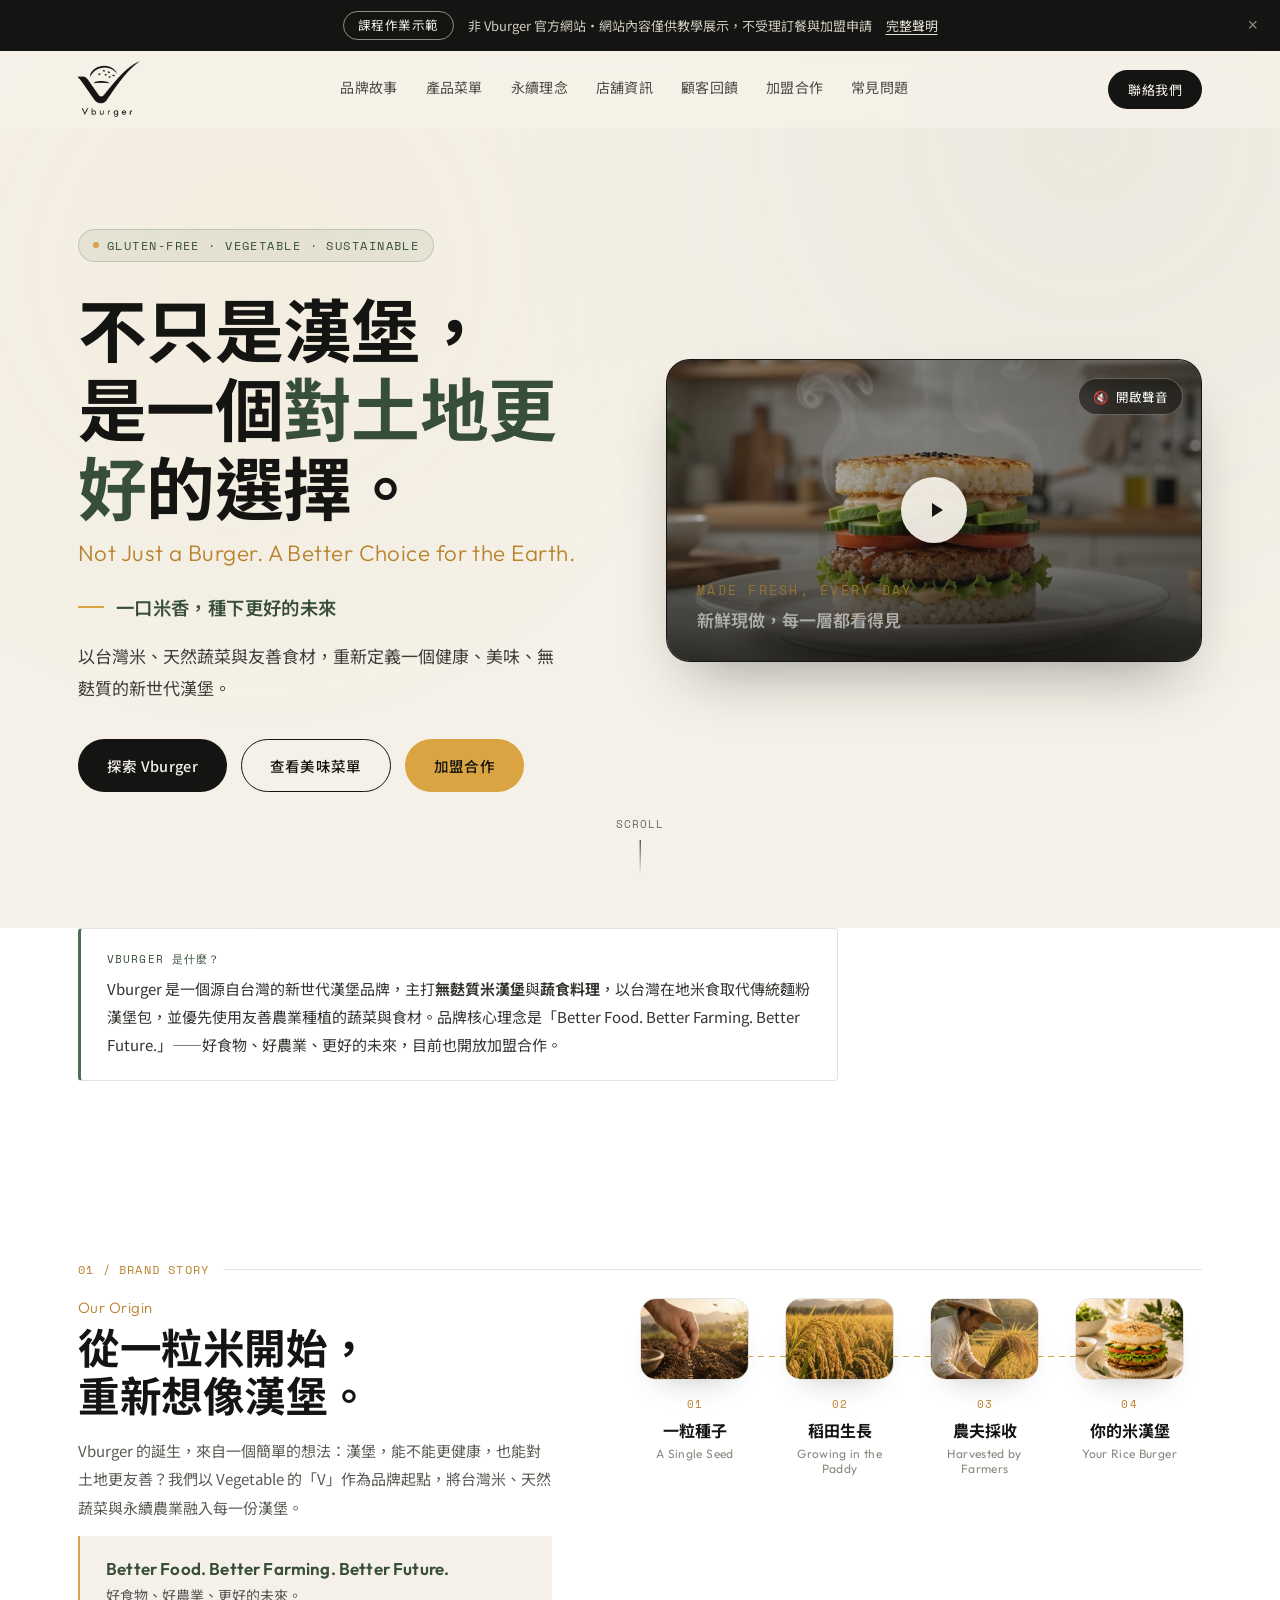
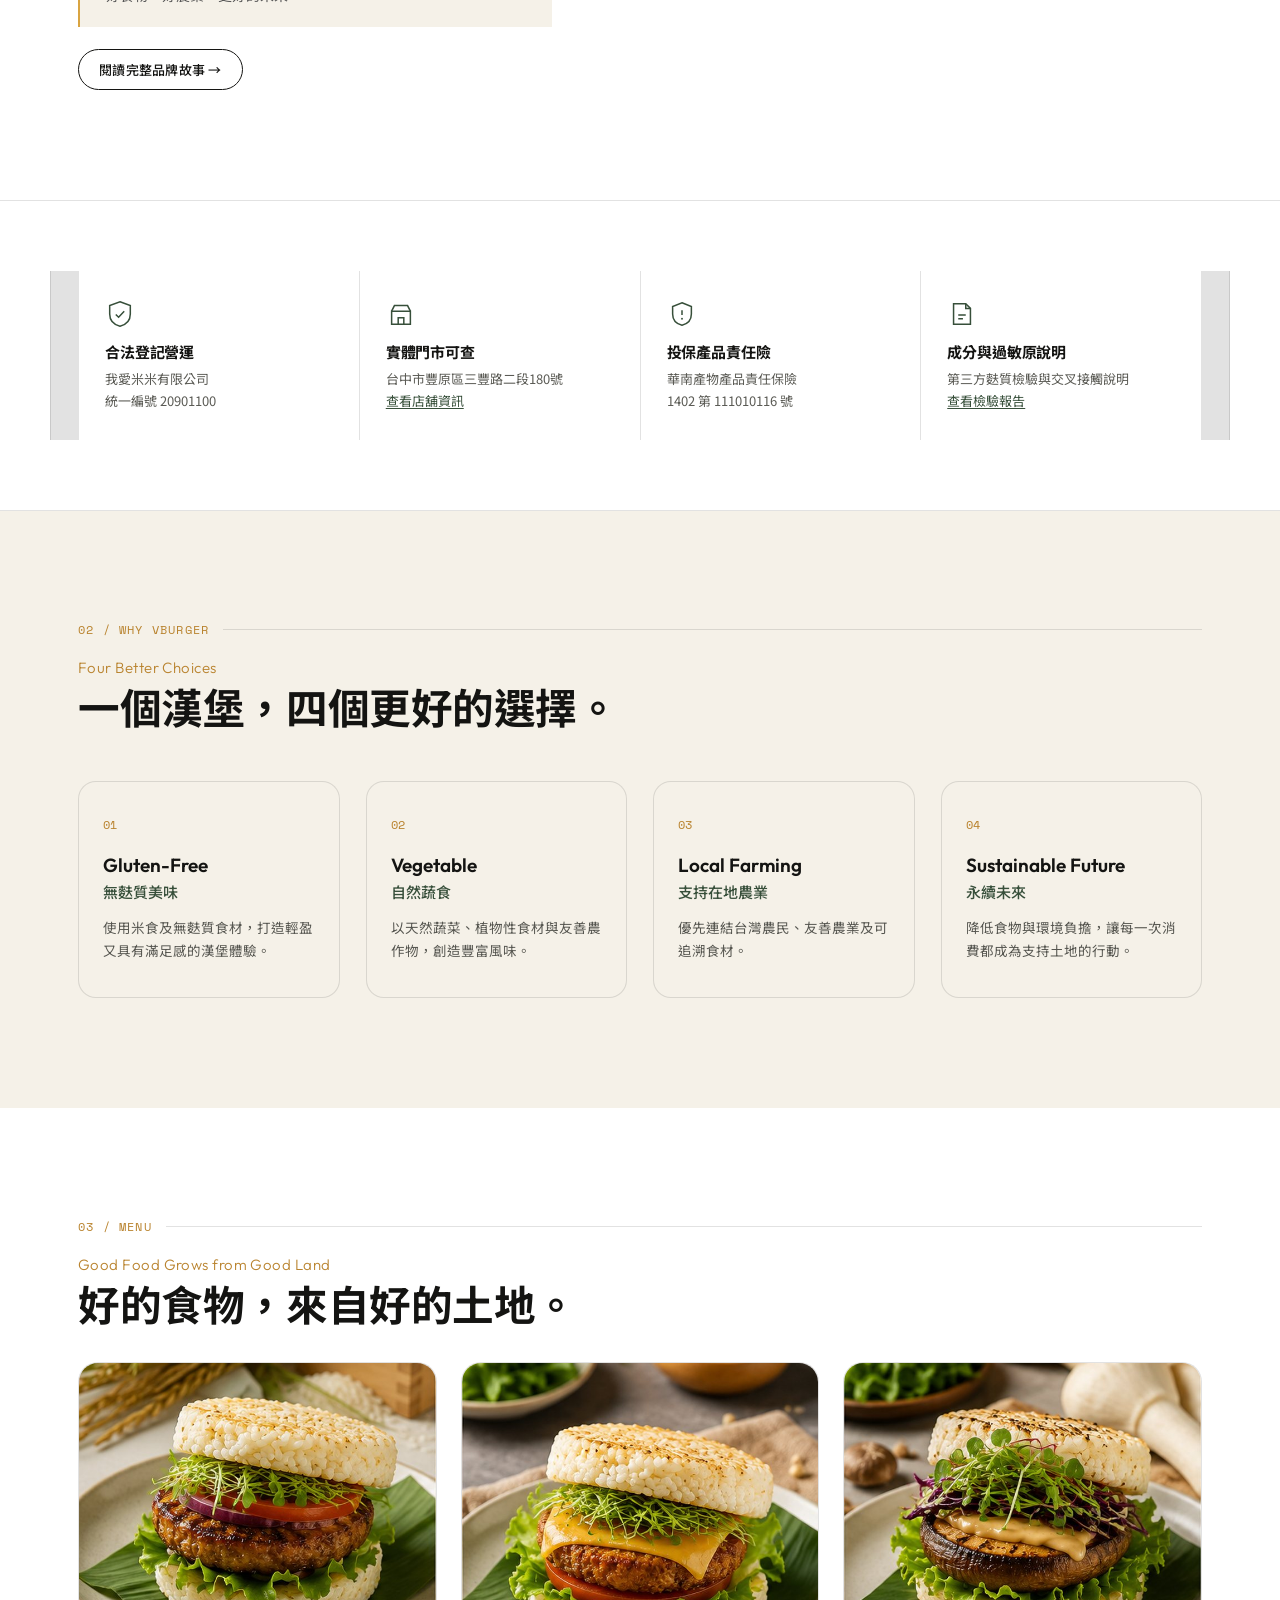
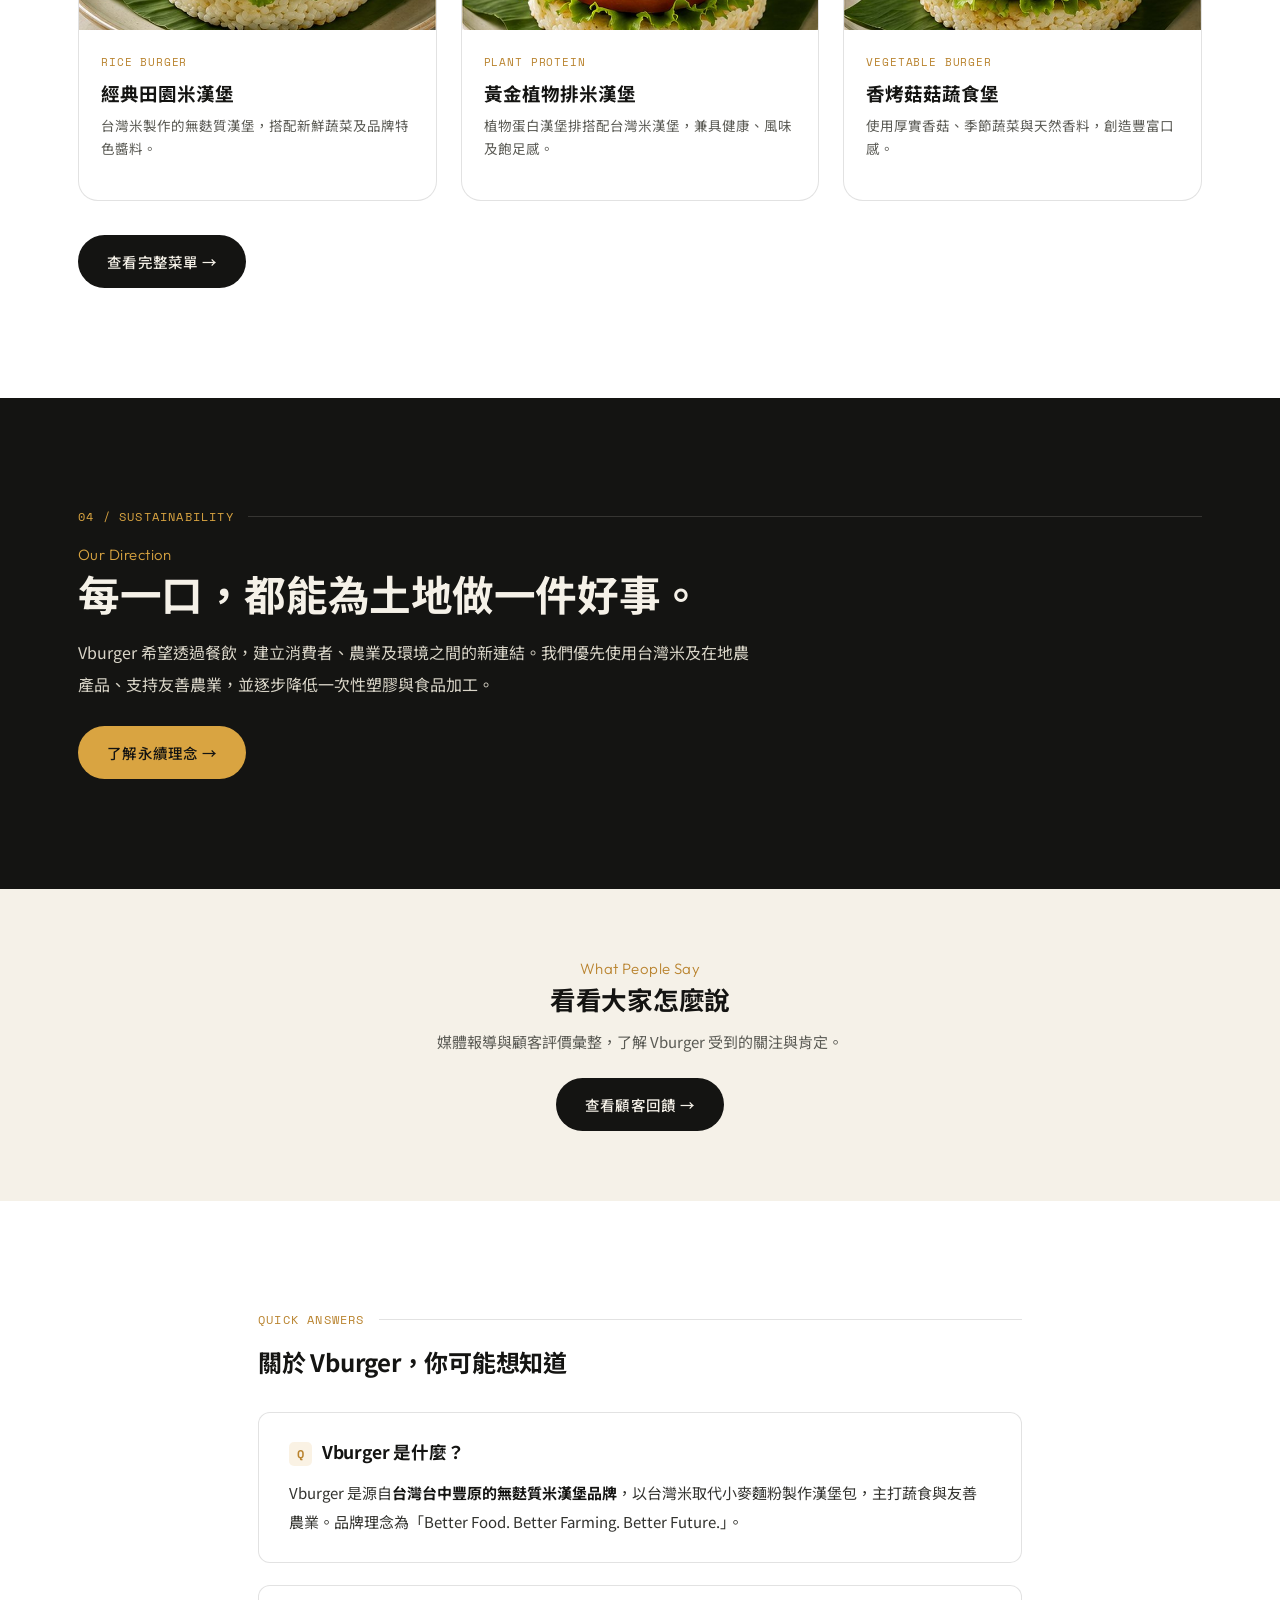
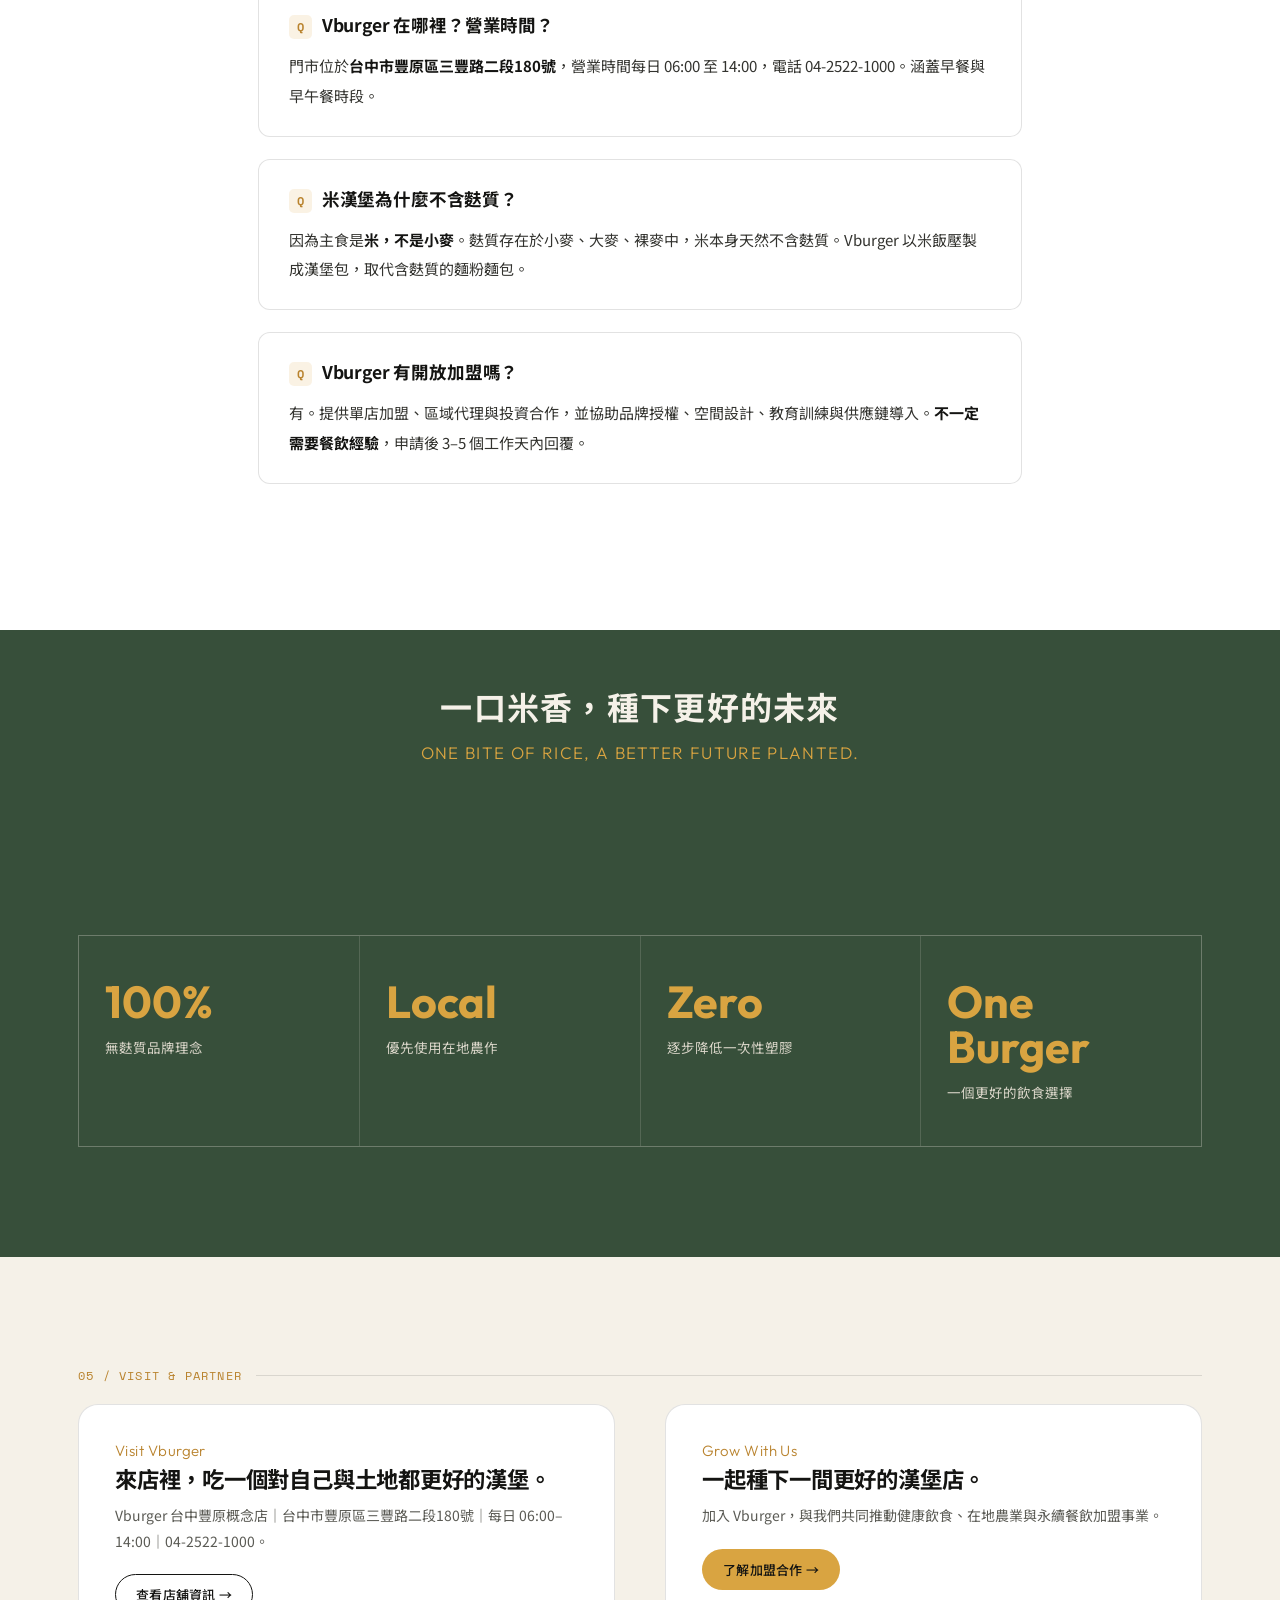
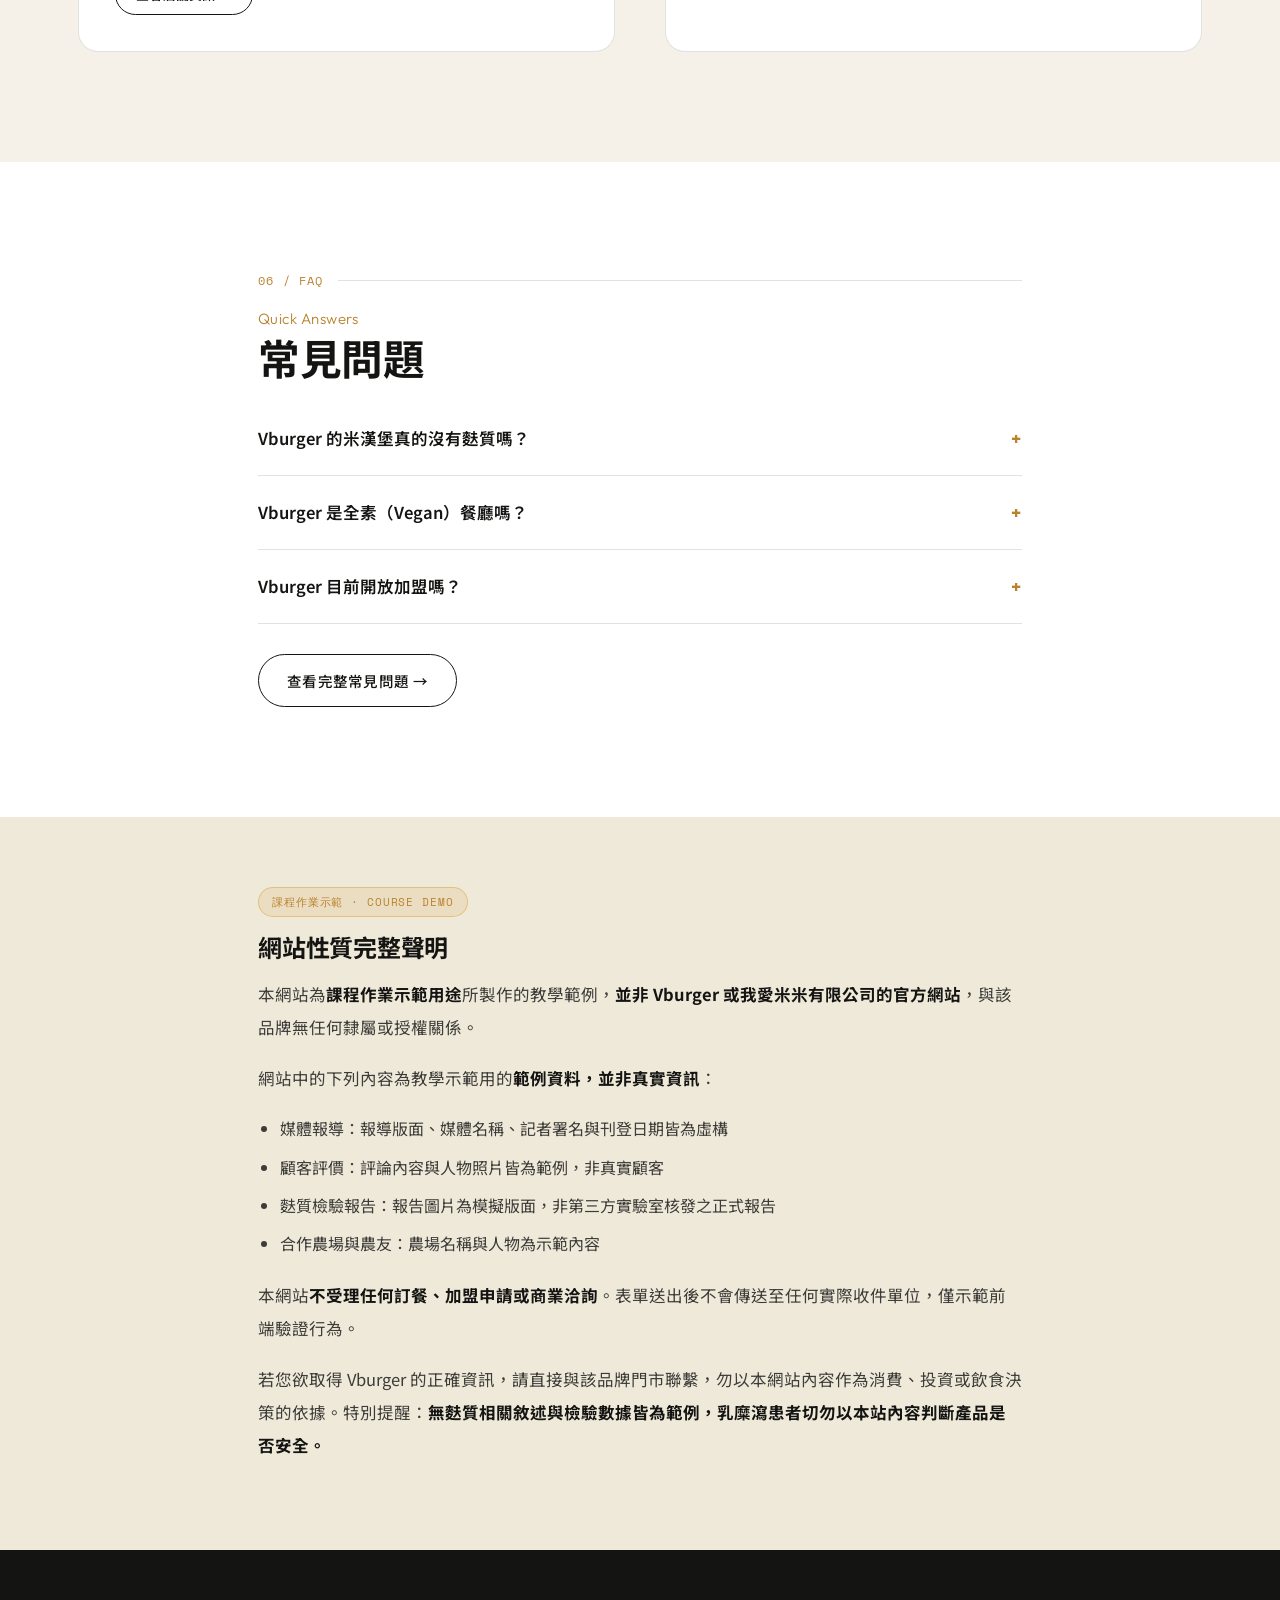
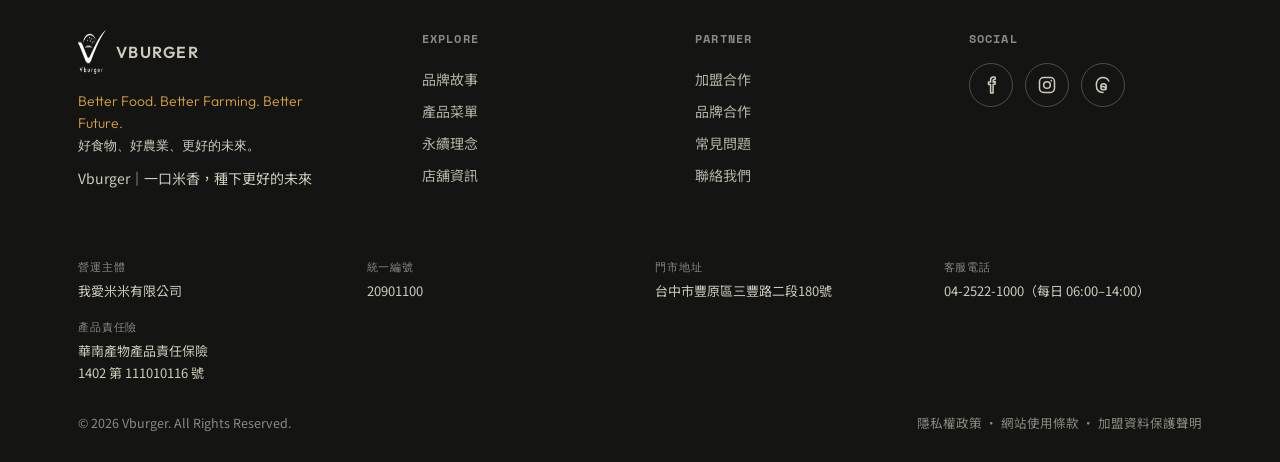
==== commit dd26e846: "Add files via upload" ====
--- a/index.html
+++ b/index.html
@@ -3,14 +3,23 @@
 <head>
 <meta charset="UTF-8">
 <meta name="viewport" content="width=device-width, initial-scale=1.0">
+<!-- Google tag (gtag.js) -->
+<script async src="https://www.googletagmanager.com/gtag/js?id=G-0RY146CX2V"></script>
+<script>
+  window.dataLayer = window.dataLayer || [];
+  function gtag(){dataLayer.push(arguments);}
+  gtag('js', new Date());
+
+  gtag('config', 'G-0RY146CX2V');
+</script>
 <title>Vburger｜台灣無麩質米漢堡．蔬食．永續農業品牌</title>
-<meta name="description" content="Vburger 以台灣米、天然蔬菜與友善農業為核心，打造健康、美味又永續的新世代無麩質米漢堡。認識品牌故事、完整菜單、店舖資訊與加盟合作機會。">
+<meta name="description" content="Vburger 是源自台灣台中豐原的無麩質米漢堡品牌，以台灣米取代小麥麵粉製作漢堡包。門市位於台中市豐原區三豐路二段180號，每日 06:00–14:00 營業，供應無麩質米漢堡、米食小點與天然飲品。">
 <link rel="canonical" href="https://www.vburger.com.tw/">
 <meta name="robots" content="index, follow">
 <meta property="og:type" content="website">
 <meta property="og:site_name" content="Vburger">
 <meta property="og:title" content="Vburger｜台灣無麩質米漢堡．蔬食．永續農業品牌">
-<meta property="og:description" content="以台灣米、天然蔬菜與友善農業為核心，重新定義健康、美味又永續的新世代漢堡。">
+<meta property="og:description" content="Vburger 是源自台灣台中豐原的無麩質米漢堡品牌，以台灣米取代小麥麵粉製作漢堡包。">
 <meta property="og:url" content="https://www.vburger.com.tw/">
 <meta property="og:image" content="https://www.vburger.com.tw/assets/logo.png">
 <meta property="og:locale" content="zh_TW">
@@ -57,7 +66,42 @@
       "zh-Hant"
     ]
   },
-  "sameAs": []
+  "sameAs": [],
+  "potentialAction": [
+    {
+      "@type": "CommunicateAction",
+      "name": "聯絡客服",
+      "target": {
+        "@type": "EntryPoint",
+        "urlTemplate": "tel:+886425221000",
+        "inLanguage": "zh-Hant-TW"
+      }
+    },
+    {
+      "@type": "ApplyAction",
+      "name": "申請加盟諮詢",
+      "target": {
+        "@type": "EntryPoint",
+        "urlTemplate": "https://www.vburger.com.tw/franchise.html#franchiseForm",
+        "actionPlatform": [
+          "https://schema.org/DesktopWebPlatform",
+          "https://schema.org/MobileWebPlatform"
+        ]
+      },
+      "result": {
+        "@type": "Reservation",
+        "name": "加盟顧問聯繫（3–5 個工作天內回覆）"
+      }
+    },
+    {
+      "@type": "CommunicateAction",
+      "name": "送出聯絡訊息",
+      "target": {
+        "@type": "EntryPoint",
+        "urlTemplate": "https://www.vburger.com.tw/contact.html#contactForm"
+      }
+    }
+  ]
 }
 </script>
 <script type="application/ld+json">
@@ -66,7 +110,29 @@
   "@type": "WebSite",
   "name": "Vburger",
   "url": "https://www.vburger.com.tw/",
-  "inLanguage": "zh-Hant-TW"
+  "inLanguage": "zh-Hant-TW",
+  "potentialAction": [
+    {
+      "@type": "ReadAction",
+      "name": "查看菜單",
+      "target": {
+        "@type": "EntryPoint",
+        "urlTemplate": "https://www.vburger.com.tw/menu.html",
+        "actionPlatform": [
+          "https://schema.org/DesktopWebPlatform",
+          "https://schema.org/MobileWebPlatform"
+        ]
+      }
+    },
+    {
+      "@type": "ReadAction",
+      "name": "查看店舖資訊與營業時間",
+      "target": {
+        "@type": "EntryPoint",
+        "urlTemplate": "https://www.vburger.com.tw/stores.html"
+      }
+    }
+  ]
 }
 </script>
 <script type="application/ld+json">
@@ -99,35 +165,64 @@
 }
 </script>
 <!-- ==========================================================================
-     數據追蹤設定（目前為停用狀態，正式上線後啟用）
-
-     【步驟 1】Google Search Console 驗證
-       前往 https://search.google.com/search-console 新增資源，
-       選擇「HTML 標記」驗證方式，把取得的驗證碼填入下方 content 後移除註解。
-
-     【步驟 2】Google Analytics 4
-       前往 https://analytics.google.com 建立資源，取得評估 ID（G-XXXXXXXXXX），
-       替換下方的 G-XXXXXXXXXX 後移除註解。
+     數據追蹤
+
+     ✅ Google Analytics 4（G-0RY146CX2V）已安裝並啟用，位於本檔案標頭區開頭。
+        單檔版另有 SPA 路由追蹤，切換頁面時會送出 page_view 事件。
+
+     ⬜ Google Search Console 尚未驗證。
+        前往 https://search.google.com/search-console 新增資源後，
+        選擇「HTML 標記」驗證方式，將驗證碼填入下方 content 並移除註解符號。
 
      注意：Claude 發布的網址（claude.ai/public/artifacts/...）無法通過
      Search Console 網域驗證，需使用自有網域或 Netlify / Cloudflare Pages
-     等可驗證的主機才能追蹤搜尋成效。
+     等可驗證的主機。
      ========================================================================== -->
 
-<!-- Google Search Console 驗證
+<!-- Google Search Console 驗證（取得驗證碼後移除本行註解符號）
 <meta name="google-site-verification" content="請填入驗證碼">
 -->
 
-<!-- Google Analytics 4
-<script async src="https://www.googletagmanager.com/gtag/js?id=G-XXXXXXXXXX"></script>
-<script>
-  window.dataLayer = window.dataLayer || [];
-  function gtag(){dataLayer.push(arguments);}
-  gtag('js', new Date());
-  gtag('config', 'G-XXXXXXXXXX');
+<script type="application/ld+json">
+{
+  "@context": "https://schema.org",
+  "@type": "FAQPage",
+  "mainEntity": [
+    {
+      "@type": "Question",
+      "name": "Vburger 是什麼？",
+      "acceptedAnswer": {
+        "@type": "Answer",
+        "text": "Vburger 是源自台灣台中豐原的無麩質米漢堡品牌，以台灣米取代小麥麵粉製作漢堡包，主打蔬食與友善農業。品牌理念為「Better Food. Better Farming. Better Future.」。"
+      }
+    },
+    {
+      "@type": "Question",
+      "name": "Vburger 在哪裡？營業時間？",
+      "acceptedAnswer": {
+        "@type": "Answer",
+        "text": "門市位於台中市豐原區三豐路二段180號，營業時間每日 06:00 至 14:00，電話 04-2522-1000。涵蓋早餐與早午餐時段。"
+      }
+    },
+    {
+      "@type": "Question",
+      "name": "米漢堡為什麼不含麩質？",
+      "acceptedAnswer": {
+        "@type": "Answer",
+        "text": "因為主食是米，不是小麥。麩質存在於小麥、大麥、裸麥中，米本身天然不含麩質。Vburger 以米飯壓製成漢堡包，取代含麩質的麵粉麵包。"
+      }
+    },
+    {
+      "@type": "Question",
+      "name": "Vburger 有開放加盟嗎？",
+      "acceptedAnswer": {
+        "@type": "Answer",
+        "text": "有。提供單店加盟、區域代理與投資合作，並協助品牌授權、空間設計、教育訓練與供應鏈導入。不一定需要餐飲經驗，申請後 3–5 個工作天內回覆。"
+      }
+    }
+  ]
+}
 </script>
--->
-
 </head>
 <body>
 <a href="#main" class="skip-link">跳到主要內容</a>
@@ -385,6 +480,31 @@
   </div>
 </section>
 
+<section style="background:var(--white);" id="quick-answers">
+  <div class="wrap-narrow">
+    <div class="label-row"><span class="num">QUICK ANSWERS</span><span class="rule"></span></div>
+    <h2 class="section-title" style="font-size:1.5rem;">關於 Vburger，你可能想知道</h2>
+    <div class="aeo">
+      <div class="aeo-item">
+        <h3>Vburger 是什麼？</h3>
+        <p class="aeo-answer">Vburger 是源自<strong>台灣台中豐原的無麩質米漢堡品牌</strong>，以台灣米取代小麥麵粉製作漢堡包，主打蔬食與友善農業。品牌理念為「Better Food. Better Farming. Better Future.」。</p>
+      </div>
+      <div class="aeo-item">
+        <h3>Vburger 在哪裡？營業時間？</h3>
+        <p class="aeo-answer">門市位於<strong>台中市豐原區三豐路二段180號</strong>，營業時間每日 06:00 至 14:00，電話 04-2522-1000。涵蓋早餐與早午餐時段。</p>
+      </div>
+      <div class="aeo-item">
+        <h3>米漢堡為什麼不含麩質？</h3>
+        <p class="aeo-answer">因為主食是<strong>米，不是小麥</strong>。麩質存在於小麥、大麥、裸麥中，米本身天然不含麩質。Vburger 以米飯壓製成漢堡包，取代含麩質的麵粉麵包。</p>
+      </div>
+      <div class="aeo-item">
+        <h3>Vburger 有開放加盟嗎？</h3>
+        <p class="aeo-answer">有。提供單店加盟、區域代理與投資合作，並協助品牌授權、空間設計、教育訓練與供應鏈導入。<strong>不一定需要餐飲經驗</strong>，申請後 3–5 個工作天內回覆。</p>
+      </div>
+    </div>
+  </div>
+</section>
+
 <section class="slogan-band">
   <div class="wrap">
     <div class="sb-zh">一口米香，種下更好的未來</div>
@@ -512,7 +632,7 @@
       </dl>
       <dl>
         <dt>客服電話</dt>
-        <dd><a href="tel:0425221000">04-2522-1000</a>（每日 06:00–14:00）</dd>
+        <dd><a href="tel:+886425221000">04-2522-1000</a>（每日 06:00–14:00）</dd>
       </dl>
       <dl>
         <dt>產品責任險</dt>
--- a/assets/css/styles.css
+++ b/assets/css/styles.css
@@ -727,3 +727,44 @@
 .page-meta{display:flex; flex-wrap:wrap; gap:8px 20px; margin-top:18px; font-size:12.5px;
   color:#8a8a80; font-family:'Space Mono';}
 .page-meta span{display:inline-flex; align-items:center; gap:6px;}
+
+/* ==========================================================================
+   AEO (Answer Engine Optimization)
+   問句標題 + 40–60 字直答，是精選摘要與 AI 直接引用的主要來源。
+   ========================================================================== */
+.aeo{margin:36px 0; display:grid; gap:22px;}
+.aeo-item{background:var(--white); border:1px solid var(--line); border-radius:12px; padding:26px 30px;}
+.aeo-item h2, .aeo-item h3{font-size:17.5px; line-height:1.5; margin:0 0 12px; color:var(--ink);
+  display:flex; gap:10px; align-items:flex-start;}
+.aeo-item h2::before, .aeo-item h3::before{content:'Q'; font-family:'Space Mono'; font-size:12px;
+  color:var(--gold-deep); background:rgba(217,164,65,0.14); border-radius:5px;
+  padding:3px 8px; flex-shrink:0; margin-top:3px;}
+.aeo-answer{font-size:15px; line-height:1.95; color:#33332f; margin:0;}
+.aeo-answer strong{color:var(--ink);}
+.aeo-more{margin:12px 0 0; font-size:13.5px; line-height:1.85; color:#6b6b64;}
+.aeo-more a{color:var(--green-deep); text-decoration:underline; text-underline-offset:3px;}
+
+/* single lead answer directly under a page hero */
+.aeo-lead{margin-top:28px; max-width:780px; padding:24px 28px; background:var(--white);
+  border:1px solid var(--line); border-left:3px solid var(--gold); border-radius:4px;}
+.aeo-lead h2{font-size:16.5px; margin:0 0 10px; line-height:1.5;}
+.aeo-lead p{font-size:15px; line-height:1.95; color:#33332f; margin:0;}
+
+/* --- franchise page feature video (vertical 9:16) --- */
+.fr-video{max-width:420px; margin:36px auto 0; position:relative; border-radius:20px; overflow:hidden;
+  border:1px solid var(--line); background:var(--ink);
+  box-shadow:0 26px 50px -30px rgba(20,20,18,0.45);}
+.fr-video video{width:100%; height:auto; display:block;}
+.fr-video-still{position:absolute; inset:0; width:100%; height:100%; object-fit:cover; z-index:1;
+  transition:opacity .35s ease;}
+.fr-video-still.hide{opacity:0; pointer-events:none;}
+.fr-video-play{position:absolute; inset:0; display:none; align-items:center; justify-content:center;
+  background:rgba(20,20,18,0.3); border:none; cursor:pointer; padding:0; z-index:3;}
+.fr-video-play.show{display:flex;}
+.fr-video-play span{width:62px; height:62px; border-radius:50%; background:rgba(245,241,232,0.94);
+  display:flex; align-items:center; justify-content:center; box-shadow:0 10px 30px rgba(0,0,0,0.3);
+  transition:transform .2s ease;}
+.fr-video-play:hover span{transform:scale(1.07);}
+.fr-video-play svg{width:22px; height:22px; margin-left:4px; fill:var(--ink);}
+.fr-video-caption{margin:14px auto 0; max-width:420px; font-size:13px; color:#6b6b64;
+  line-height:1.75; text-align:center;}
